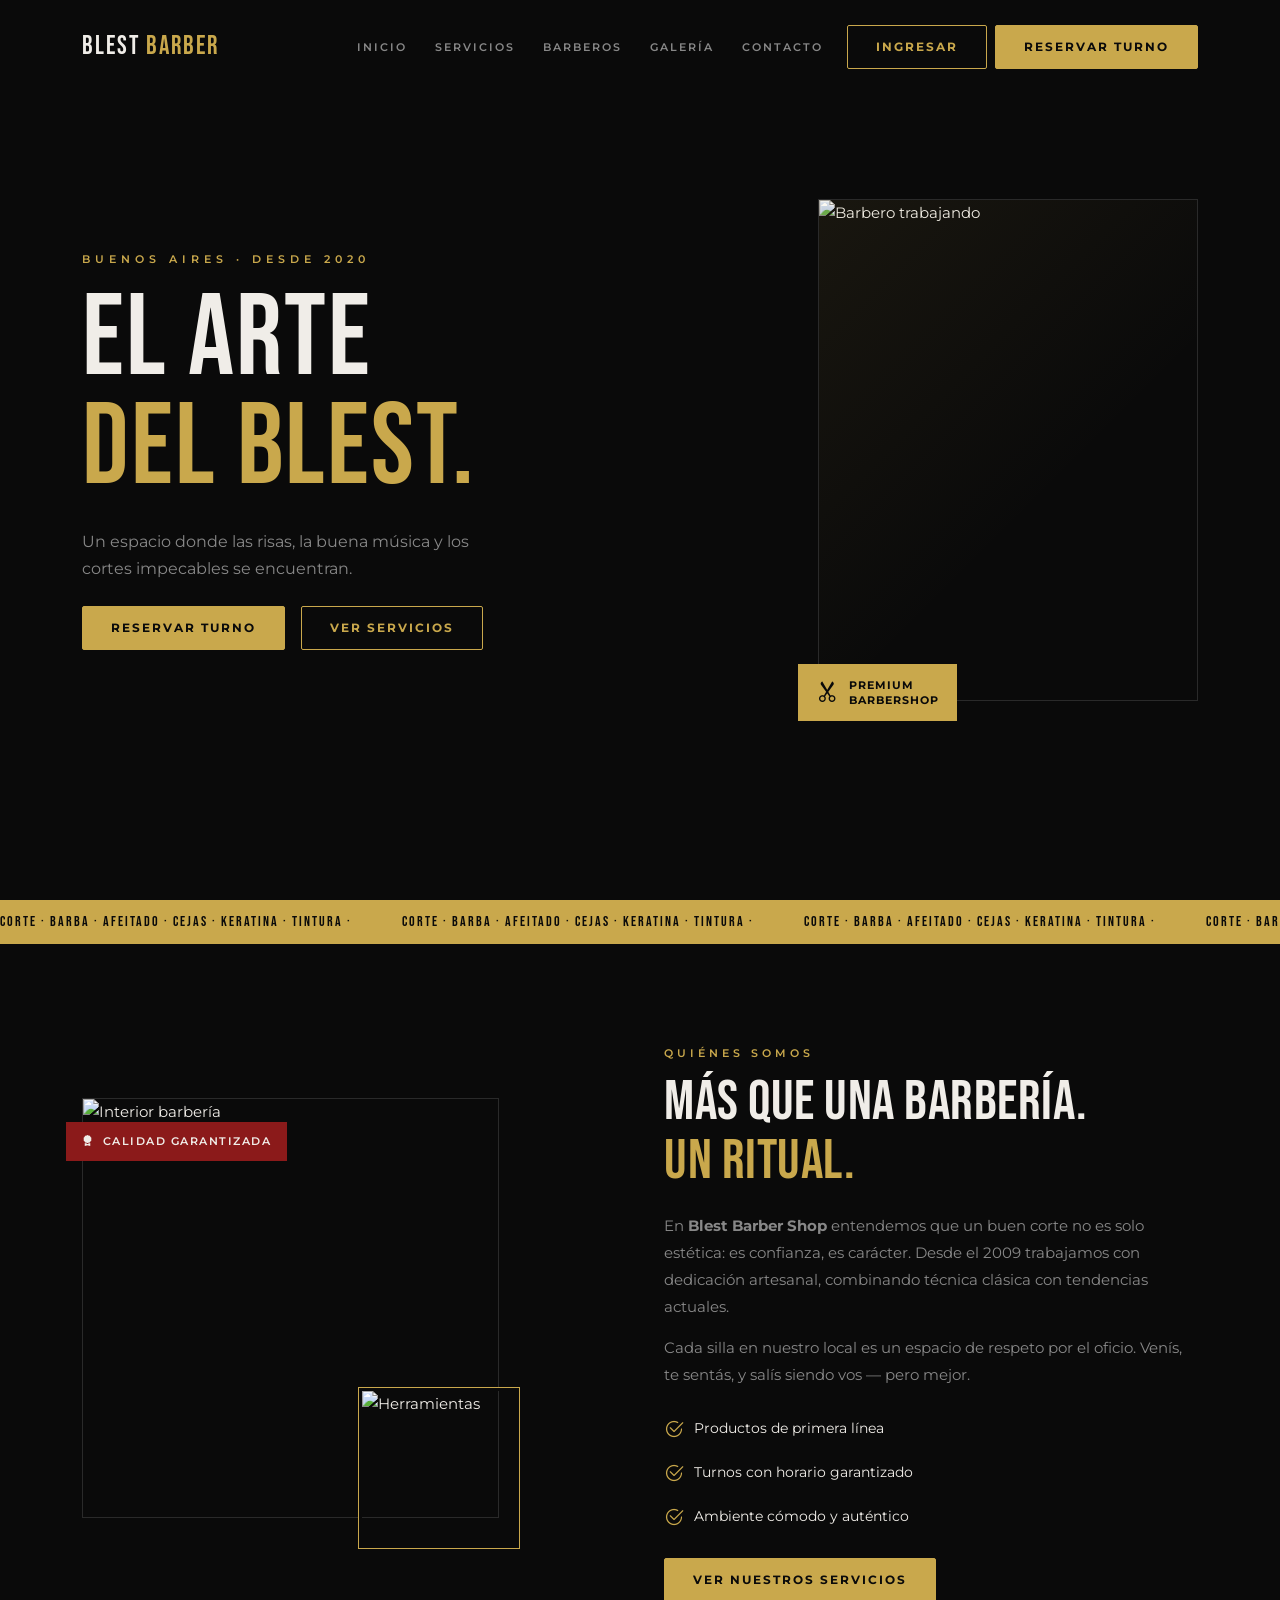
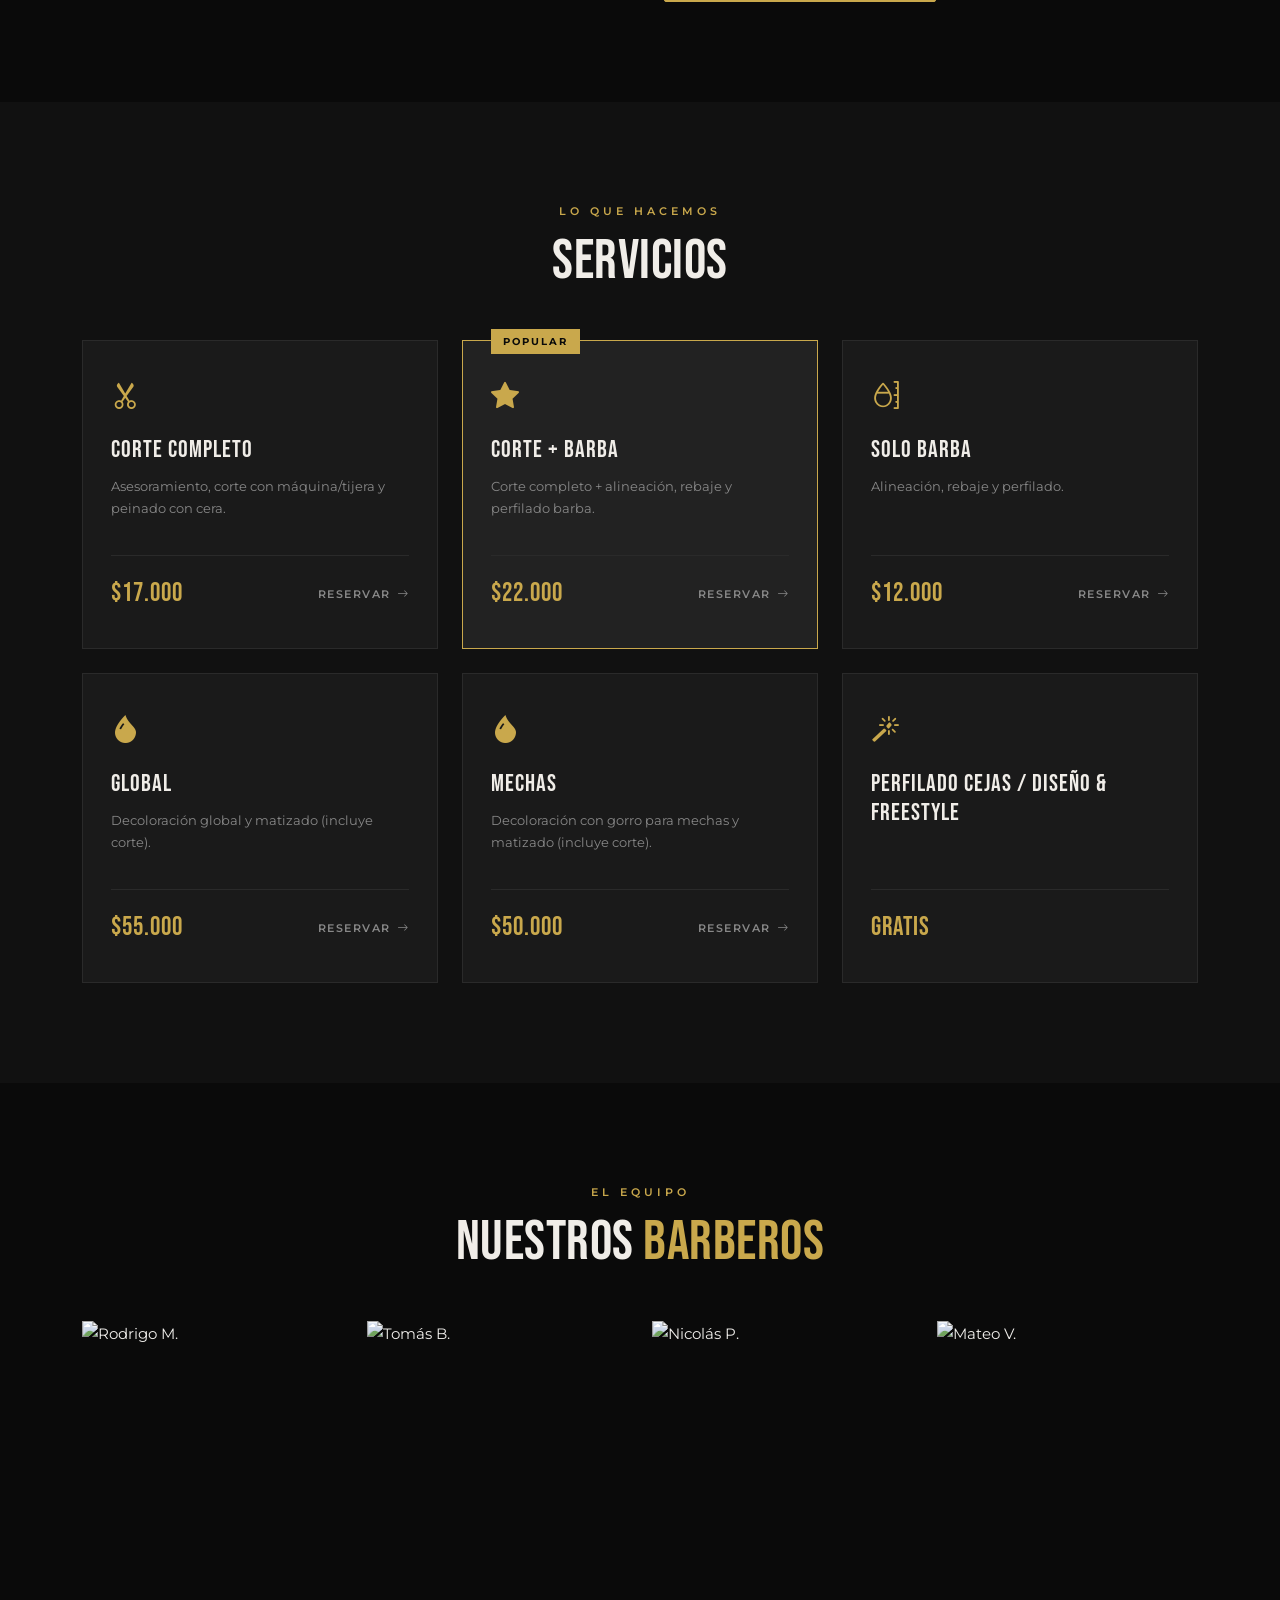
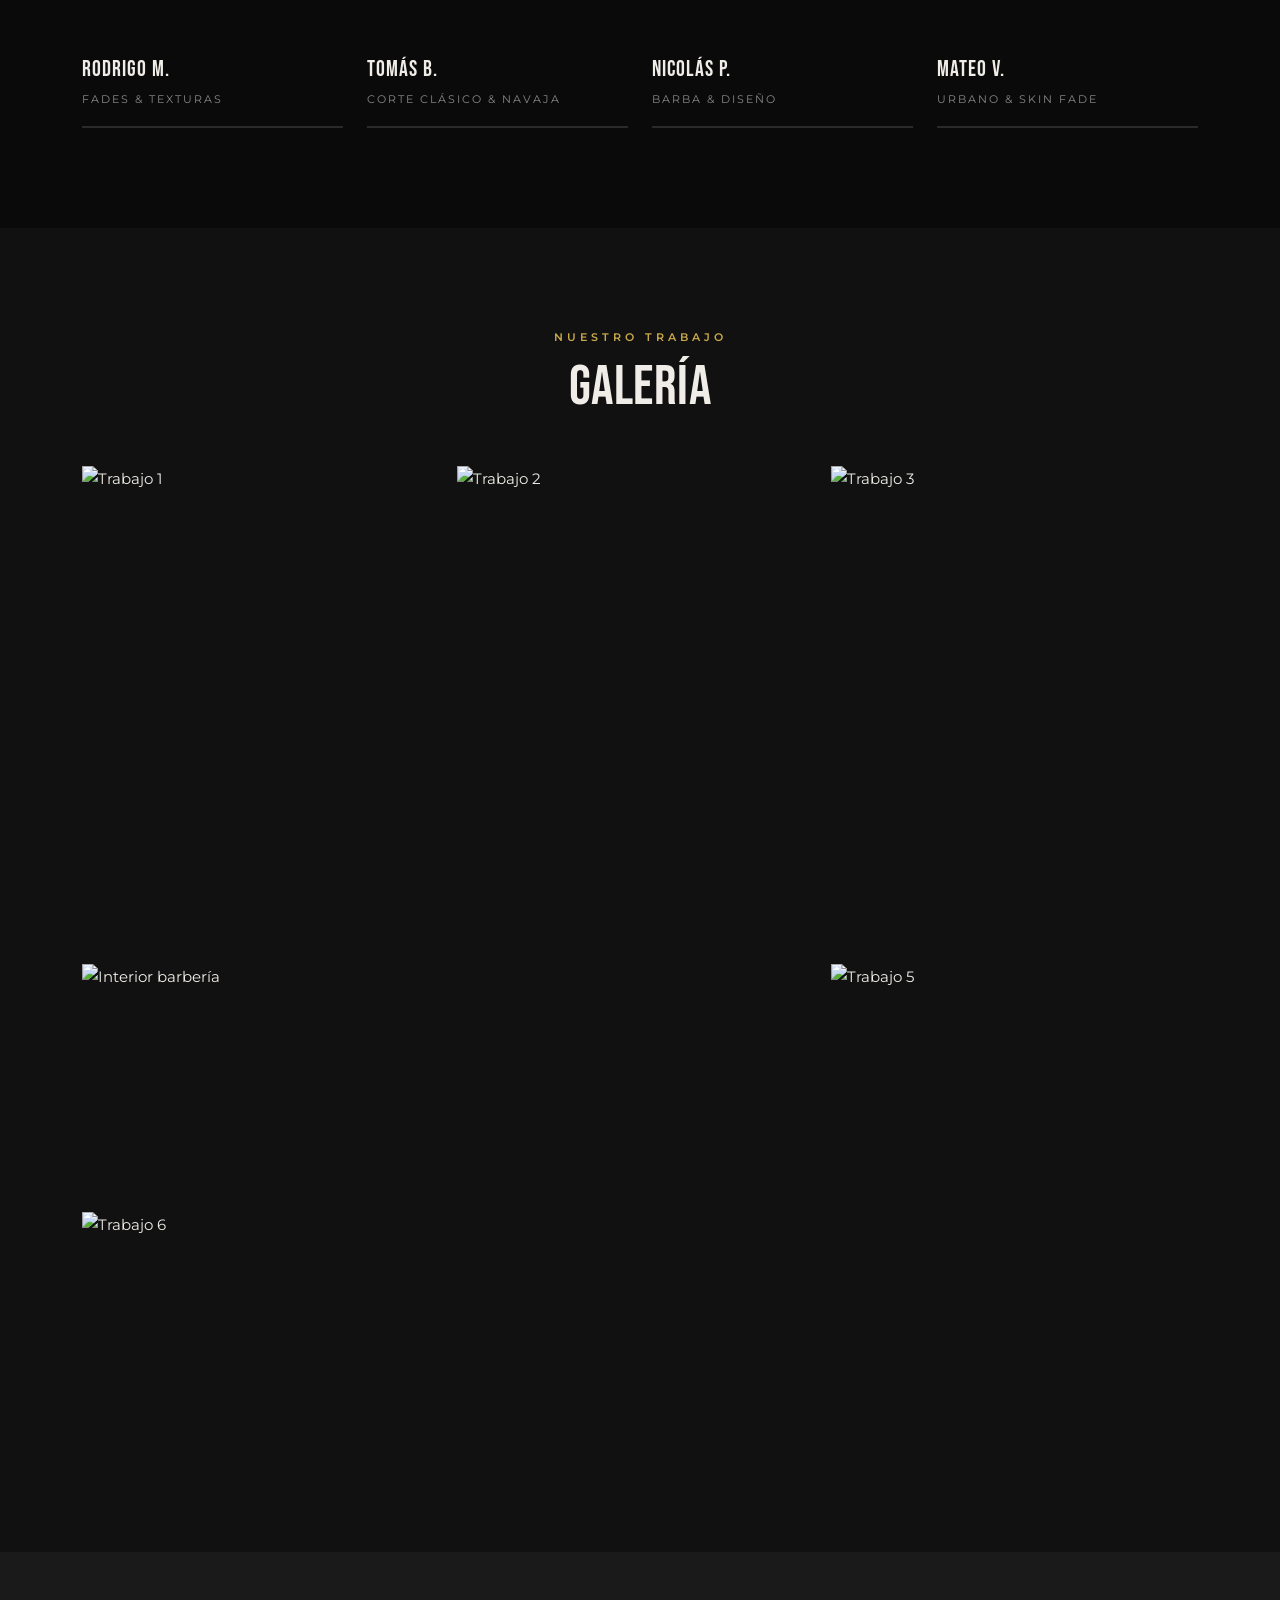
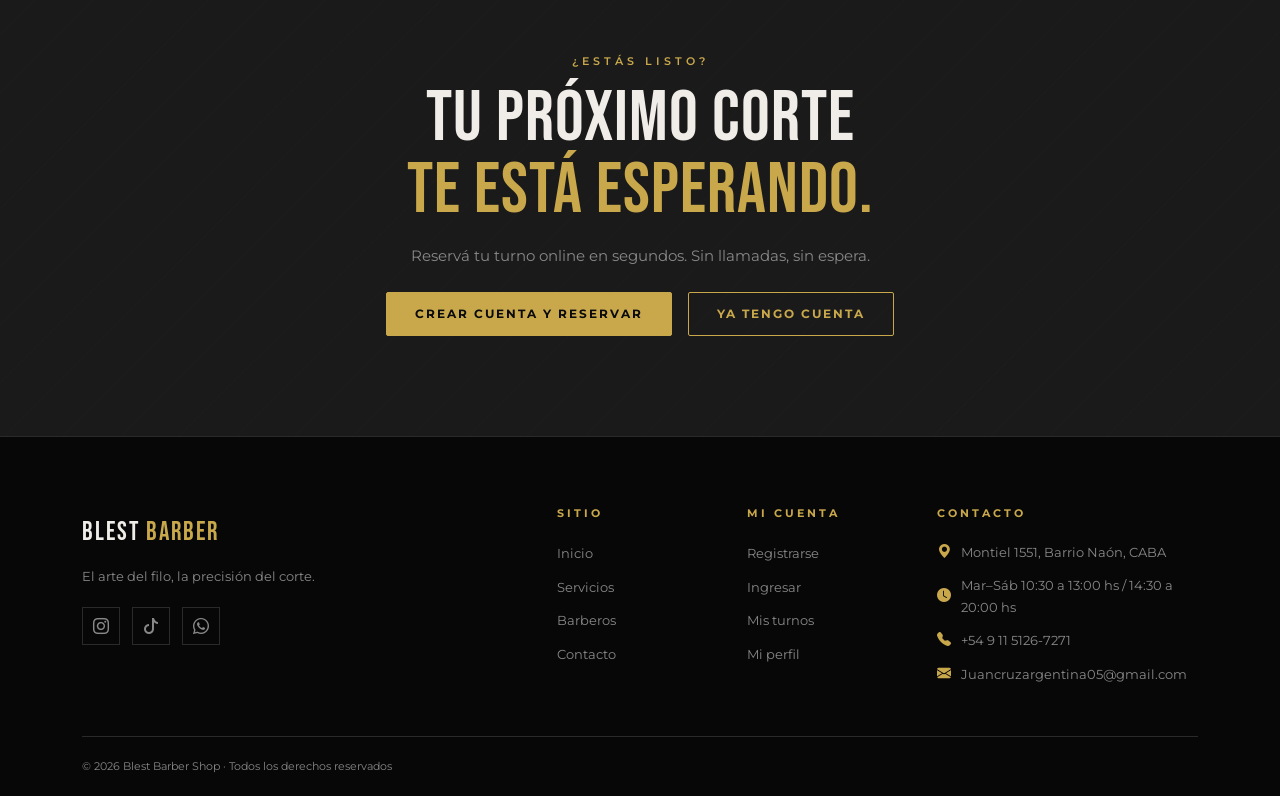
==== html/index.html @ 2e86967e "Primeros cambios arreglos 12/06" ====
<!DOCTYPE html>
<html lang="es">
<head>
  <meta charset="UTF-8">
  <meta name="viewport" content="width=device-width, initial-scale=1.0">
  <title>BLEST BARBER</title>
  <link href="https://cdn.jsdelivr.net/npm/bootstrap@5.3.3/dist/css/bootstrap.min.css" rel="stylesheet">
  <link href="https://fonts.googleapis.com/css2?family=Bebas+Neue&family=Montserrat:wght@300;400;500;600;700&display=swap" rel="stylesheet">
  <link rel="stylesheet" href="https://cdn.jsdelivr.net/npm/bootstrap-icons@1.11.3/font/bootstrap-icons.css">
  <link rel="stylesheet" href="../css/style.css">
</head>
<body>

  <!-- ======================== NAVBAR ======================== -->
  <nav class="navbar navbar-expand-lg navbar-dark fixed-top" id="mainNav">
    <div class="container">
      <a class="navbar-brand" href="index.html">
        <span class="brand-el"> BLEST </span><span class="brand-filo"> BARBER</span>
      </a>
      <button class="navbar-toggler border-0" type="button" data-bs-toggle="collapse" data-bs-target="#navbarMenu">
        <span class="navbar-toggler-icon"></span>
      </button>
      <div class="collapse navbar-collapse" id="navbarMenu">
        <ul class="navbar-nav ms-auto align-items-lg-center gap-lg-1">
          <li class="nav-item"><a class="nav-link" href="#inicio">Inicio</a></li>
          <li class="nav-item"><a class="nav-link" href="#servicios">Servicios</a></li>
          <li class="nav-item"><a class="nav-link" href="#barberos">Barberos</a></li>
          <li class="nav-item"><a class="nav-link" href="#galeria">Galería</a></li>
          <li class="nav-item"><a class="nav-link" href="contacto.html">Contacto</a></li>
          <li class="nav-item ms-lg-2">
            <a class="btn btn-outline-gold btn-sm" href="login.html">Ingresar</a>
          </li>
          <li class="nav-item ms-lg-1">
            <a class="btn btn-gold btn-sm" href="registro.html">Reservar turno</a>
          </li>
        </ul>
      </div>
    </div>
  </nav>

  <!-- ======================== HERO ======================== -->
  <section class="hero-section" id="inicio">
    <div class="hero-slash"></div>
    <div class="container h-100 position-relative">
      <div class="row h-100 align-items-center">
        <div class="col-lg-7">
          <p class="hero-eyebrow">Buenos Aires · Desde 2020</p>
          <h1 class="hero-title">
            EL ARTE<br>
            <span class="title-gold">DEL BLEST.</span>
          </h1>
          <p class="hero-subtitle">
            Un espacio donde las risas, la buena música y los cortes impecables se encuentran.
          </p>
          <div class="d-flex gap-3 flex-wrap mt-4">
            <a href="registro.html" class="btn btn-gold btn-lg">Reservar turno</a>
            <a href="#servicios" class="btn btn-outline-gold btn-lg">Ver servicios</a>
          </div>
        </div>
        <div class="col-lg-5 d-none d-lg-flex justify-content-end">
          <div class="hero-img-frame">
            <div class="hero-img-inner">
              <img src="https://images.unsplash.com/photo-1585747860715-2ba37e788b70?w=500&q=80" alt="Barbero trabajando" class="hero-photo">
            </div>
            <div class="hero-img-badge">
              <i class="bi bi-scissors"></i>
              <span>Premium<br>Barbershop</span>
            </div>
          </div>
        </div>
      </div>
    </div>
  </section>

  <!-- ======================== FRANJA ANUNCIO ======================== -->
  <div class="announcement-bar">
  <div class="announcement-track">

    <div class="announcement-content">
      <span>CORTE · BARBA · AFEITADO · CEJAS · KERATINA · TINTURA · </span>
      <span>CORTE · BARBA · AFEITADO · CEJAS · KERATINA · TINTURA · </span>
      <span>CORTE · BARBA · AFEITADO · CEJAS · KERATINA · TINTURA · </span>
      <span>CORTE · BARBA · AFEITADO · CEJAS · KERATINA · TINTURA · </span>
    </div>

    <!-- Duplicado -->
    <div class="announcement-content">
      <span>CORTE · BARBA · AFEITADO · CEJAS · KERATINA · TINTURA · </span>
      <span>CORTE · BARBA · AFEITADO · CEJAS · KERATINA · TINTURA · </span>
      <span>CORTE · BARBA · AFEITADO · CEJAS · KERATINA · TINTURA · </span>
      <span>CORTE · BARBA · AFEITADO · CEJAS · KERATINA · TINTURA · </span>
    </div>

  </div>
</div>

  <!-- ======================== SOBRE NOSOTROS ======================== -->
  <section class="about-section py-section" id="nosotros">
    <div class="container">
      <div class="row align-items-center g-5">
        <div class="col-lg-5">
          <div class="about-img-grid">
            <img src="https://images.unsplash.com/photo-1503951914875-452162b0f3f1?w=400&q=80" alt="Interior barbería" class="about-img-main">
            <img src="https://images.unsplash.com/photo-1621605815971-fbc98d665033?w=300&q=80" alt="Herramientas" class="about-img-side">
            <div class="about-img-tag">
              <i class="bi bi-award-fill"></i>
              <span>Calidad garantizada</span>
            </div>
          </div>
        </div>
        <div class="col-lg-6 offset-lg-1">
          <p class="section-eyebrow">Quiénes somos</p>
          <h2 class="section-title">Más que una barbería.<br><span class="text-gold">Un ritual.</span></h2>
          <p class="section-body">
            En <strong>Blest Barber Shop</strong> entendemos que un buen corte no es solo estética: es confianza, es carácter. Desde el 2009 trabajamos con dedicación artesanal, combinando técnica clásica con tendencias actuales.
          </p>
          <p class="section-body">
            Cada silla en nuestro local es un espacio de respeto por el oficio. Venís, te sentás, y salís siendo vos — pero mejor.
          </p>
          <div class="about-features mt-4">
            <div class="about-feature-item">
              <i class="bi bi-check2-circle text-gold fs-5"></i>
              <span>Productos de primera línea</span>
            </div>
            <div class="about-feature-item">
              <i class="bi bi-check2-circle text-gold fs-5"></i>
              <span>Turnos con horario garantizado</span>
            </div>
            <div class="about-feature-item">
              <i class="bi bi-check2-circle text-gold fs-5"></i>
              <span>Ambiente cómodo y auténtico</span>
            </div>
          </div>
          <a href="#servicios" class="btn btn-gold mt-4">Ver nuestros servicios</a>
        </div>
      </div>
    </div>
  </section>

  <!-- ======================== SERVICIOS ======================== -->
  <section class="services-section py-section" id="servicios">
    <div class="container">
      <div class="text-center mb-5">
        <p class="section-eyebrow">Lo que hacemos</p>
        <h2 class="section-title">Servicios</h2>
      </div>
      <div class="row g-4" justify-content-center>

        <div class="col-md-6 col-lg-4">
          <div class="service-card h-100">
            <div class="service-icon"><i class="bi bi-scissors"></i></div>
            <h3 class="service-title">Corte Completo</h3>
            <p class="service-desc">Asesoramiento, corte con máquina/tijera y peinado con cera.</p>
            <div class="service-footer">
              <span class="service-price">$17.000</span>
              <a href="registro.html" class="btn-service-link">Reservar <i class="bi bi-arrow-right"></i></a>
            </div>
          </div>
        </div>

        <div class="col-md-6 col-lg-4">
          <div class="service-card service-card--featured h-100">
            <div class="service-badge">Popular</div>
            <div class="service-icon"><i class="bi bi-star-fill"></i></div>
            <h3 class="service-title">Corte + Barba</h3>
            <p class="service-desc">Corte completo + alineación, rebaje y perfilado barba.</p>
            <div class="service-footer">
              <span class="service-price">$22.000</span>
              <a href="registro.html" class="btn-service-link">Reservar <i class="bi bi-arrow-right"></i></a>
            </div>
          </div>
        </div>

        <div class="col-md-6 col-lg-4">
          <div class="service-card h-100">
            <div class="service-icon"><i class="bi bi-moisture"></i></div>
            <h3 class="service-title">Solo barba</h3>
            <p class="service-desc">Alineación, rebaje y perfilado.</p>
            <div class="service-footer">
              <span class="service-price">$12.000</span>
              <a href="registro.html" class="btn-service-link">Reservar <i class="bi bi-arrow-right"></i></a>
            </div>
          </div>
        </div>

        <div class="col-md-6 col-lg-4">
          <div class="service-card h-100">
            <div class="service-icon"><i class="bi bi-droplet-fill"></i></div>
            <h3 class="service-title">Global</h3>
            <p class="service-desc">Decoloración global y matizado (incluye corte).</p>
            <div class="service-footer">
              <span class="service-price">$55.000</span>
              <a href="registro.html" class="btn-service-link">Reservar <i class="bi bi-arrow-right"></i></a>
            </div>
          </div>
        </div>

        <div class="col-md-6 col-lg-4">
          <div class="service-card h-100">
            <div class="service-icon"><i class="bi bi-droplet-fill"></i></div>
            <h3 class="service-title">Mechas</h3>
            <p class="service-desc">Decoloración con gorro para mechas y matizado (incluye corte).</p>
            <div class="service-footer">
              <span class="service-price">$50.000</span>
              <a href="registro.html" class="btn-service-link">Reservar <i class="bi bi-arrow-right"></i></a>
            </div>
          </div>
        </div>

        <div class="col-md-6 col-lg-4">
          <div class="service-card h-100">
            <div class="service-icon"><i class="bi bi-magic"></i></div>
            <h3 class="service-title">Perfilado cejas / Diseño & Freestyle</h3>
            <p class="service-desc"></p>
            <div class="service-footer">
              <span class="service-price">GRATIS</span>
            </div>
          </div>
        </div>

      </div>
    </div>
  </section>
  

  <!-- ======================== BARBEROS ======================== -->
  <section class="barbers-section py-section" id="barberos">
    <div class="container">
      <div class="text-center mb-5">
        <p class="section-eyebrow">El equipo</p>
        <h2 class="section-title">Nuestros <span class="text-gold">Barberos</span></h2>
      </div>
      <div class="row g-4 justify-content-center">

        <div class="col-sm-6 col-lg-3">
          <div class="barber-card">
            <div class="barber-img-wrap">
              <img src="https://images.unsplash.com/photo-1557862921-37829c790f19?w=300&q=80" alt="Rodrigo M." class="barber-img">
              <div class="barber-overlay">
                <a href="registro.html" class="btn btn-gold btn-sm">Reservar turno</a>
              </div>
            </div>
            <div class="barber-info">
              <h4 class="barber-name">Rodrigo M.</h4>
              <span class="barber-spec">Fades & Texturas</span>
            </div>
          </div>
        </div>

        <div class="col-sm-6 col-lg-3">
          <div class="barber-card">
            <div class="barber-img-wrap">
              <img src="https://images.unsplash.com/photo-1605462863863-10d9e47e15ee?w=300&q=80" alt="Tomás B." class="barber-img">
              <div class="barber-overlay">
                <a href="registro.html" class="btn btn-gold btn-sm">Reservar turno</a>
              </div>
            </div>
            <div class="barber-info">
              <h4 class="barber-name">Tomás B.</h4>
              <span class="barber-spec">Corte Clásico & Navaja</span>
            </div>
          </div>
        </div>

        <div class="col-sm-6 col-lg-3">
          <div class="barber-card">
            <div class="barber-img-wrap">
              <img src="https://images.unsplash.com/photo-1622286342621-4bd786c2447c?w=300&q=80" alt="Nicolás P." class="barber-img">
              <div class="barber-overlay">
                <a href="registro.html" class="btn btn-gold btn-sm">Reservar turno</a>
              </div>
            </div>
            <div class="barber-info">
              <h4 class="barber-name">Nicolás P.</h4>
              <span class="barber-spec">Barba & Diseño</span>
            </div>
          </div>
        </div>

        <div class="col-sm-6 col-lg-3">
          <div class="barber-card">
            <div class="barber-img-wrap">
              <img src="https://images.unsplash.com/photo-1534308143481-c55f00be8bd7?w=300&q=80" alt="Mateo V." class="barber-img">
              <div class="barber-overlay">
                <a href="registro.html" class="btn btn-gold btn-sm">Reservar turno</a>
              </div>
            </div>
            <div class="barber-info">
              <h4 class="barber-name">Mateo V.</h4>
              <span class="barber-spec">Urbano & Skin Fade</span>
            </div>
          </div>
        </div>

      </div>
    </div>
  </section>

  <!-- ======================== GALERÍA ======================== -->
  <section class="gallery-section py-section" id="galeria">
    <div class="container">
      <div class="text-center mb-5">
        <p class="section-eyebrow">Nuestro trabajo</p>
        <h2 class="section-title">Galería</h2>
      </div>
      <div class="gallery-grid">
        <div class="gallery-item gallery-item--tall">
          <img src="https://images.unsplash.com/photo-1599351431202-1e0f0137899a?w=400&q=80" alt="Trabajo 1">
          <div class="gallery-hover"><i class="bi bi-zoom-in"></i></div>
        </div>
        <div class="gallery-item">
          <img src="https://images.unsplash.com/photo-1580618672591-eb180b1a973f?w=400&q=80" alt="Trabajo 2">
          <div class="gallery-hover"><i class="bi bi-zoom-in"></i></div>
        </div>
        <div class="gallery-item">
          <img src="https://images.unsplash.com/photo-1593702288056-7cc9a7a5a261?w=400&q=80" alt="Trabajo 3">
          <div class="gallery-hover"><i class="bi bi-zoom-in"></i></div>
        </div>
        <div class="gallery-item gallery-item--wide">
          <img src="https://images.unsplash.com/photo-1517832207067-4db24a2ae47c?w=600&q=80" alt="Interior barbería">
          <div class="gallery-hover"><i class="bi bi-zoom-in"></i></div>
        </div>
        <div class="gallery-item">
          <img src="https://images.unsplash.com/photo-1560869713-7d0a29430803?w=400&q=80" alt="Trabajo 5">
          <div class="gallery-hover"><i class="bi bi-zoom-in"></i></div>
        </div>
        <div class="gallery-item">
          <img src="https://images.unsplash.com/photo-1588951833685-4d98c34e3aa0?w=400&q=80" alt="Trabajo 6">
          <div class="gallery-hover"><i class="bi bi-zoom-in"></i></div>
        </div>
      </div>
    </div>
  </section>

  <!-- ======================== CTA ======================== -->
  <section class="cta-section">
    <div class="cta-bg"></div>
    <div class="container position-relative">
      <div class="row justify-content-center text-center">
        <div class="col-lg-7">
          <p class="section-eyebrow">¿Estás listo?</p>
          <h2 class="cta-title">Tu próximo corte<br><span class="text-gold">te está esperando.</span></h2>
          <p class="cta-body">Reservá tu turno online en segundos. Sin llamadas, sin espera.</p>
          <div class="d-flex justify-content-center gap-3 flex-wrap mt-4">
            <a href="registro.html" class="btn btn-gold btn-lg">Crear cuenta y reservar</a>
            <a href="login.html" class="btn btn-outline-gold btn-lg">Ya tengo cuenta</a>
          </div>
        </div>
      </div>
    </div>
  </section>

  <!-- ======================== FOOTER ======================== -->
  <footer class="site-footer">
    <div class="container">
      <div class="row g-4">
        <div class="col-lg-4">
          <div class="footer-brand">
            <span class="brand-el">BLEST</span><span class="brand-filo"> BARBER</span>
          </div>
          <p class="footer-tagline">El arte del filo, la precisión del corte.</p>
          <div class="footer-social">
            <a href="https://www.instagram.com/blestbarbershop/" target="_blank" aria-label="Instagram"><i class="bi bi-instagram"></i></a>
            <a href="https://www.tiktok.com/@blestbarbershop00" target="_blank" aria-label="TikTok"><i class="bi bi-tiktok"></i></a>
            <a href="https://api.whatsapp.com/send/?phone=5491151267271&text&type=phone_number&app_absent=0" target="_blank" aria-label="WhatsApp"><i class="bi bi-whatsapp"></i></a>
          </div>
        </div>
        <div class="col-sm-6 col-lg-2 offset-lg-1">
          <h5 class="footer-heading">Sitio</h5>
          <ul class="footer-links">
            <li><a href="index.html">Inicio</a></li>
            <li><a href="#servicios">Servicios</a></li>
            <li><a href="#barberos">Barberos</a></li>
            <li><a href="contacto.html">Contacto</a></li>
          </ul>
        </div>
        <div class="col-sm-6 col-lg-2">
          <h5 class="footer-heading">Mi cuenta</h5>
          <ul class="footer-links">
            <li><a href="registro.html">Registrarse</a></li>
            <li><a href="login.html">Ingresar</a></li>
            <li><a href="cliente/turnos.php">Mis turnos</a></li>
            <li><a href="cliente/perfil.php">Mi perfil</a></li>
          </ul>
        </div>
        <div class="col-lg-3">
          <h5 class="footer-heading">Contacto</h5>
          <ul class="footer-contact-list">
            <li><i class="bi bi-geo-alt-fill"></i> <a href="https://maps.google.com/?q=Montiel+1551,+Barrio+Naón,+CABA" target="_blank">Montiel 1551, Barrio Naón, CABA</a></li>
            <li><i class="bi bi-clock-fill"></i> Mar–Sáb 10:30 a 13:00 hs / 14:30 a 20:00 hs</li>
            <li><i class="bi bi-telephone-fill"></i> +54 9 11 5126-7271</li>
            <li><i class="bi bi-envelope-fill"></i> Juancruzargentina05@gmail.com</li>
          </ul>
        </div>
      </div>
      <div class="footer-bottom">
        <p>© 2026 Blest Barber Shop · Todos los derechos reservados</p>
      </div>
    </div>
  </footer>

  <script src="https://cdn.jsdelivr.net/npm/bootstrap@5.3.3/dist/js/bootstrap.bundle.min.js"></script>
  <script src="../js/main.js"></script>
</body>
</html>
---- css/style.css ----
/* ============================================================
   EL FILO — BARBERÍA | Estilos principales
   Paleta: Negro #0A0A0A · Dorado #C9A84C · Rojo #8B1A1A
   Tipografía: Bebas Neue (display) · Montserrat (cuerpo)
   ============================================================ */

/* ---- VARIABLES ---- */
:root {
  --gold:      #C9A84C;
  --gold-dark: #A8882E;
  --gold-muted:#C9A84C33;
  --red:       #8B1A1A;
  --bg:        #0A0A0A;
  --bg2:       #111111;
  --bg3:       #1A1A1A;
  --bg4:       #222222;
  --cream:     #F0EDE8;
  --muted:     #888888;
  --border:    #2A2A2A;
  --font-display: 'Bebas Neue', sans-serif;
  --font-body:    'Montserrat', sans-serif;
  --transition:   0.3s ease;
}

/* ---- RESET / BASE ---- */
*, *::before, *::after { box-sizing: border-box; }

html { scroll-behavior: smooth; }

body {
  font-family: var(--font-body);
  background-color: var(--bg);
  color: var(--cream);
  font-size: 15px;
  line-height: 1.7;
  overflow-x: hidden;
}

img { max-width: 100%; }

/* ---- UTILIDADES ---- */
.text-gold { color: var(--gold); }
.py-section { padding: 100px 0; }
.section-eyebrow {
  font-family: var(--font-body);
  font-size: 11px;
  font-weight: 600;
  letter-spacing: 4px;
  text-transform: uppercase;
  color: var(--gold);
  margin-bottom: 12px;
}
.section-title {
  font-family: var(--font-display);
  font-size: clamp(36px, 5vw, 56px);
  line-height: 1.05;
  color: var(--cream);
  margin-bottom: 20px;
  letter-spacing: 0.5px;
}
.section-body {
  color: var(--muted);
  font-size: 15px;
  line-height: 1.8;
  margin-bottom: 14px;
}

/* ---- BOTONES ---- */
.btn-gold {
  background-color: var(--gold);
  color: #0A0A0A;
  border: 1px solid var(--gold);
  font-family: var(--font-body);
  font-weight: 700;
  font-size: 12px;
  letter-spacing: 2px;
  text-transform: uppercase;
  padding: 12px 28px;
  border-radius: 2px;
  transition: var(--transition);
}
.btn-gold:hover, .btn-gold:focus {
  background-color: var(--gold-dark);
  border-color: var(--gold-dark);
  color: #0A0A0A;
  transform: translateY(-1px);
  box-shadow: 0 8px 24px rgba(201,168,76,0.3);
}
.btn-outline-gold {
  background-color: transparent;
  color: var(--gold);
  border: 1px solid var(--gold);
  font-family: var(--font-body);
  font-weight: 700;
  font-size: 12px;
  letter-spacing: 2px;
  text-transform: uppercase;
  padding: 12px 28px;
  border-radius: 2px;
  transition: var(--transition);
}
.btn-outline-gold:hover, .btn-outline-gold:focus {
  background-color: var(--gold);
  color: #0A0A0A;
  transform: translateY(-1px);
}

/* ---- NAVBAR ---- */
#mainNav {
  background-color: transparent;
  padding: 20px 0;
  transition: background-color 0.4s ease, padding 0.4s ease, box-shadow 0.4s ease;
  border-bottom: 1px solid transparent;
  z-index: 1000;
}
#mainNav.scrolled {
  background-color: rgba(10,10,10,0.97);
  padding: 12px 0;
  border-bottom-color: var(--border);
  box-shadow: 0 4px 32px rgba(0,0,0,0.5);
}
.brand-el {
  font-family: var(--font-display);
  font-size: 26px;
  color: var(--cream);
  letter-spacing: 2px;
}
.brand-filo {
  font-family: var(--font-display);
  font-size: 26px;
  color: var(--gold);
  letter-spacing: 2px;
}
.nav-link {
  font-size: 11px;
  font-weight: 600;
  letter-spacing: 2px;
  text-transform: uppercase;
  color: var(--muted) !important;
  padding: 8px 12px !important;
  transition: color var(--transition);
}
.nav-link:hover { color: var(--cream) !important; }

/* ---- HERO ---- */
.hero-section {
  position: relative;
  min-height: 100vh;
  background-color: var(--bg);
  overflow: hidden;
  display: flex;
  align-items: center;
}

/* La "navaja": diagonal roja que firma el hero */
.hero-slash {
  position: absolute;
  top: -10%;
  right: -5%;
  width: 3px;
  height: 130%;
  background: var(--red);
  transform: rotate(-12deg);
  transform-origin: top right;
  opacity: 0.6;
  pointer-events: none;
}
.hero-slash::after {
  content: '';
  position: absolute;
  top: 0;
  left: -40px;
  width: 1px;
  height: 100%;
  background: var(--gold);
  opacity: 0.15;
}

.hero-eyebrow {
  font-size: 11px;
  font-weight: 600;
  letter-spacing: 5px;
  text-transform: uppercase;
  color: var(--gold);
  margin-bottom: 16px;
}
.hero-title {
  font-family: var(--font-display);
  font-size: clamp(64px, 9vw, 120px);
  line-height: 0.95;
  color: var(--cream);
  letter-spacing: 2px;
  margin-bottom: 24px;
}
.title-gold { color: var(--gold); }

.hero-subtitle {
  font-size: 16px;
  color: var(--muted);
  line-height: 1.7;
  max-width: 420px;
}

/* Estadísticas hero */
.hero-stats { align-items: center; }
.stat-num {
  display: block;
  font-family: var(--font-display);
  font-size: 38px;
  color: var(--gold);
  line-height: 1;
}
.stat-label {
  display: block;
  font-size: 10px;
  letter-spacing: 2px;
  text-transform: uppercase;
  color: var(--muted);
  margin-top: 4px;
}
.stat-divider {
  width: 1px;
  height: 40px;
  background-color: var(--border);
}

/* Frame de imagen hero */
.hero-img-frame {
  position: relative;
  width: 380px;
}
.hero-img-inner {
  border: 1px solid var(--border);
  overflow: hidden;
  position: relative;
}
.hero-img-inner::before {
  content: '';
  position: absolute;
  inset: 0;
  background: linear-gradient(135deg, rgba(201,168,76,0.08) 0%, transparent 60%);
  z-index: 1;
  pointer-events: none;
}
.hero-photo {
  width: 100%;
  height: 500px;
  object-fit: cover;
  display: block;
  filter: grayscale(20%);
  transition: filter 0.5s ease;
}
.hero-img-frame:hover .hero-photo { filter: grayscale(0%); }
.hero-img-badge {
  position: absolute;
  bottom: -20px;
  left: -20px;
  background-color: var(--gold);
  color: #0A0A0A;
  padding: 14px 18px;
  display: flex;
  align-items: center;
  gap: 10px;
  font-size: 11px;
  font-weight: 700;
  letter-spacing: 1px;
  text-transform: uppercase;
  line-height: 1.3;
  z-index: 2;
}
.hero-img-badge i { font-size: 22px; }

/* Scroll hint */
.hero-scroll-hint {
  position: absolute;
  bottom: 40px;
  left: 50%;
  transform: translateX(-50%);
  display: flex;
  flex-direction: column;
  align-items: center;
  gap: 8px;
}
.hero-scroll-hint span {
  font-size: 10px;
  letter-spacing: 3px;
  text-transform: uppercase;
  color: var(--muted);
}
.scroll-line {
  width: 1px;
  height: 50px;
  background: linear-gradient(to bottom, var(--gold), transparent);
  animation: scrollDrop 1.8s ease-in-out infinite;
}
@keyframes scrollDrop {
  0%, 100% { opacity: 0; transform: scaleY(0); transform-origin: top; }
  50% { opacity: 1; transform: scaleY(1); transform-origin: top; }
}

/* ---- ANNOUNCEMENT BAR ---- */
.announcement-bar {
  background-color: var(--gold);
  overflow: hidden;
  padding: 10px 0;
  width: 100%;
  position: relative;
}

.announcement-track {
  display: flex;
  width: max-content;
  animation: ticker 50s linear infinite;
}

.announcement-content {
  display: flex;
  white-space: nowrap;
  flex-shrink: 0;
}

.announcement-content span {
  font-family: var(--font-display);
  font-size: 14px;
  letter-spacing: 2px;
  color: #0A0A0A;
  white-space: nowrap;
  padding-right: 50px;
}

@keyframes ticker {
  from {
    transform: translateX(0);
  }

  to {
    transform: translateX(-50%);
  }
}

/* ---- ABOUT ---- */
.about-section { background-color: var(--bg); }

.about-img-grid {
  position: relative;
  padding-bottom: 30px;
  padding-right: 20px;
}
.about-img-main {
  width: 100%;
  height: 420px;
  object-fit: cover;
  display: block;
  border: 1px solid var(--border);
}
.about-img-side {
  position: absolute;
  bottom: 0;
  right: 0;
  width: 160px;
  height: 160px;
  object-fit: cover;
  border: 3px solid var(--bg);
  outline: 1px solid var(--gold);
}
.about-img-tag {
  position: absolute;
  top: 24px;
  left: -16px;
  background-color: var(--red);
  color: var(--cream);
  padding: 10px 16px;
  font-size: 11px;
  font-weight: 600;
  letter-spacing: 1.5px;
  text-transform: uppercase;
  display: flex;
  align-items: center;
  gap: 8px;
}

.about-features { display: flex; flex-direction: column; gap: 10px; }
.about-feature-item {
  display: flex;
  align-items: center;
  gap: 10px;
  color: var(--cream);
  font-size: 14px;
}

/* ---- SERVICIOS ---- */
.services-section { background-color: var(--bg2); }

.service-card {
  background-color: var(--bg3);
  border: 1px solid var(--border);
  padding: 32px 28px;
  transition: var(--transition);
  cursor: pointer;
  display: flex;
  flex-direction: column;
}
.service-card:hover {
  border-color: var(--gold);
  transform: translateY(-4px);
  box-shadow: 0 12px 40px rgba(201,168,76,0.12);
}
.service-card--featured {
  background-color: var(--bg4);
  border-color: var(--gold);
  position: relative;
}
.service-badge {
  position: absolute;
  top: -12px;
  left: 28px;
  background-color: var(--gold);
  color: #0A0A0A;
  font-size: 10px;
  font-weight: 700;
  letter-spacing: 2px;
  text-transform: uppercase;
  padding: 4px 12px;
}
.service-icon {
  font-size: 28px;
  color: var(--gold);
  margin-bottom: 16px;
}
.service-title {
  font-family: var(--font-display);
  font-size: 24px;
  color: var(--cream);
  letter-spacing: 1px;
  margin-bottom: 10px;
}
.service-desc {
  color: var(--muted);
  font-size: 13px;
  line-height: 1.7;
  flex: 1;
}
.service-footer {
  display: flex;
  align-items: center;
  justify-content: space-between;
  margin-top: 20px;
  padding-top: 16px;
  border-top: 1px solid var(--border);
}

.footer-contact-list a {
  color: var(--muted);
  text-decoration: none;
  transition: var(--transition);
}

.footer-contact-list a:hover {
  color: var(--gold);
}

.service-price {
  font-family: var(--font-display);
  font-size: 26px;
  color: var(--gold);
  letter-spacing: 1px;
}
.btn-service-link {
  font-size: 11px;
  font-weight: 600;
  letter-spacing: 1.5px;
  text-transform: uppercase;
  color: var(--muted);
  text-decoration: none;
  transition: color var(--transition);
  display: flex;
  align-items: center;
  gap: 6px;
}
.btn-service-link:hover { color: var(--gold); }

/* ---- BARBEROS ---- */
.barbers-section { background-color: var(--bg); }

.barber-card { cursor: pointer; }
.barber-img-wrap {
  position: relative;
  overflow: hidden;
}
.barber-img {
  width: 100%;
  height: 320px;
  object-fit: cover;
  object-position: top;
  display: block;
  transition: transform 0.5s ease;
  filter: grayscale(40%);
}
.barber-card:hover .barber-img {
  transform: scale(1.05);
  filter: grayscale(0%);
}
.barber-overlay {
  position: absolute;
  inset: 0;
  background: rgba(10,10,10,0.6);
  display: flex;
  align-items: flex-end;
  justify-content: center;
  padding-bottom: 24px;
  opacity: 0;
  transition: opacity var(--transition);
}
.barber-card:hover .barber-overlay { opacity: 1; }
.barber-info {
  padding: 16px 0;
  border-bottom: 2px solid var(--border);
}
.barber-card:hover .barber-info { border-bottom-color: var(--gold); }
.barber-name {
  font-family: var(--font-display);
  font-size: 22px;
  color: var(--cream);
  margin-bottom: 2px;
  letter-spacing: 1px;
  transition: color var(--transition);
}
.barber-card:hover .barber-name { color: var(--gold); }
.barber-spec {
  font-size: 11px;
  letter-spacing: 2px;
  text-transform: uppercase;
  color: var(--muted);
}

/* ---- GALERÍA ---- */
.gallery-section { background-color: var(--bg2); }

.gallery-grid {
  display: grid;
  grid-template-columns: repeat(3, 1fr);
  grid-template-rows: auto;
  gap: 8px;
}
.gallery-item {
  position: relative;
  overflow: hidden;
  cursor: pointer;
}
.gallery-item img {
  width: 100%;
  height: 240px;
  object-fit: cover;
  display: block;
  transition: transform 0.6s ease;
}
.gallery-item--tall img { height: 490px; }
.gallery-item--wide { grid-column: span 2; }
.gallery-item--wide img { height: 240px; }
.gallery-item:hover img { transform: scale(1.06); }
.gallery-hover {
  position: absolute;
  inset: 0;
  background: rgba(201,168,76,0.12);
  display: flex;
  align-items: center;
  justify-content: center;
  opacity: 0;
  transition: opacity var(--transition);
  font-size: 28px;
  color: var(--gold);
}
.gallery-item:hover .gallery-hover { opacity: 1; }

/* ---- CTA ---- */
.cta-section {
  position: relative;
  padding: 100px 0;
  background-color: var(--bg3);
  overflow: hidden;
}
.cta-bg {
  position: absolute;
  inset: 0;
  background-image: repeating-linear-gradient(
    -45deg,
    transparent,
    transparent 40px,
    rgba(201,168,76,0.02) 40px,
    rgba(201,168,76,0.02) 41px
  );
}
.cta-title {
  font-family: var(--font-display);
  font-size: clamp(40px, 6vw, 72px);
  line-height: 1;
  color: var(--cream);
  letter-spacing: 1px;
  margin-bottom: 16px;
}
.cta-body {
  font-size: 15px;
  color: var(--muted);
}

/* ---- FOOTER ---- */
.site-footer {
  background-color: #070707;
  padding: 70px 0 0;
  border-top: 1px solid var(--border);
}
.footer-brand {
  font-size: 28px;
  margin-bottom: 10px;
}
.footer-tagline {
  font-size: 13px;
  color: var(--muted);
  margin-bottom: 20px;
}
.footer-social { display: flex; gap: 12px; }
.footer-social a {
  width: 38px;
  height: 38px;
  border: 1px solid var(--border);
  display: flex;
  align-items: center;
  justify-content: center;
  color: var(--muted);
  font-size: 16px;
  text-decoration: none;
  transition: var(--transition);
}
.footer-social a:hover {
  border-color: var(--gold);
  color: var(--gold);
}
.footer-heading {
  font-size: 11px;
  font-weight: 700;
  letter-spacing: 3px;
  text-transform: uppercase;
  color: var(--gold);
  margin-bottom: 20px;
}
.footer-links {
  list-style: none;
  padding: 0;
  margin: 0;
}
.footer-links li { margin-bottom: 8px; }
.footer-links a {
  font-size: 13px;
  color: var(--muted);
  text-decoration: none;
  transition: color var(--transition);
}
.footer-links a:hover { color: var(--cream); }

.footer-contact-list {
  list-style: none;
  padding: 0;
  margin: 0;
  display: flex;
  flex-direction: column;
  gap: 10px;
}
.footer-contact-list li {
  font-size: 13px;
  color: var(--muted);
  display: flex;
  align-items: center;
  gap: 10px;
}
.footer-contact-list i { color: var(--gold); font-size: 14px; }

.footer-bottom {
  border-top: 1px solid var(--border);
  margin-top: 50px;
  padding: 20px 0;
  display: flex;
  justify-content: space-between;
  align-items: center;
  flex-wrap: wrap;
  gap: 8px;
}
.footer-bottom p {
  font-size: 11px;
  color: var(--muted);
  margin: 0;
}

/* ---- PÁGINAS INTERNAS — AUTH ---- */
.auth-page {
  min-height: 100vh;
  background-color: var(--bg);
  display: flex;
  align-items: center;
  padding: 100px 0 60px;
}
.auth-card {
  background-color: var(--bg3);
  border: 1px solid var(--border);
  padding: 48px 40px;
  max-width: 480px;
  margin: 0 auto;
}
.auth-title {
  font-family: var(--font-display);
  font-size: 38px;
  color: var(--cream);
  letter-spacing: 1px;
  margin-bottom: 6px;
}
.auth-subtitle {
  font-size: 13px;
  color: var(--muted);
  margin-bottom: 32px;
}

/* Form controls dark */
.form-label {
  font-size: 11px;
  font-weight: 600;
  letter-spacing: 2px;
  text-transform: uppercase;
  color: var(--muted);
  margin-bottom: 6px;
}
.form-control, .form-select {
  background-color: var(--bg4) !important;
  border: 1px solid var(--border) !important;
  color: var(--cream) !important;
  border-radius: 2px !important;
  padding: 10px 14px !important;
  font-size: 14px !important;
  font-family: var(--font-body) !important;
  transition: border-color var(--transition) !important;
}
.form-control:focus, .form-select:focus {
  border-color: var(--gold) !important;
  box-shadow: 0 0 0 3px rgba(201,168,76,0.12) !important;
  outline: none !important;
}
.form-control::placeholder { color: #555 !important; }

/* ---- RESPONSIVE ---- */
@media (max-width: 991px) {
  .hero-title { font-size: 72px; }
  .about-img-side { display: none; }
  .gallery-grid {
    grid-template-columns: repeat(2, 1fr);
  }
  .gallery-item--tall { grid-row: span 1; }
  .gallery-item--tall img { height: 260px; }
  .gallery-item--wide { grid-column: span 1; }
}
@media (max-width: 575px) {
  .py-section { padding: 64px 0; }
  .hero-title { font-size: 56px; }
  .gallery-grid { grid-template-columns: 1fr 1fr; }
  .footer-bottom { flex-direction: column; text-align: center; }
  .auth-card { padding: 32px 20px; }
}

/* ---- CONTACTO: LINKS DE DIRECCIÓN ---- */
.contact-address a {
  color: var(--muted);
  text-decoration: none;
  transition: var(--transition);
}

.contact-address a:hover {
  color: var(--gold);
}
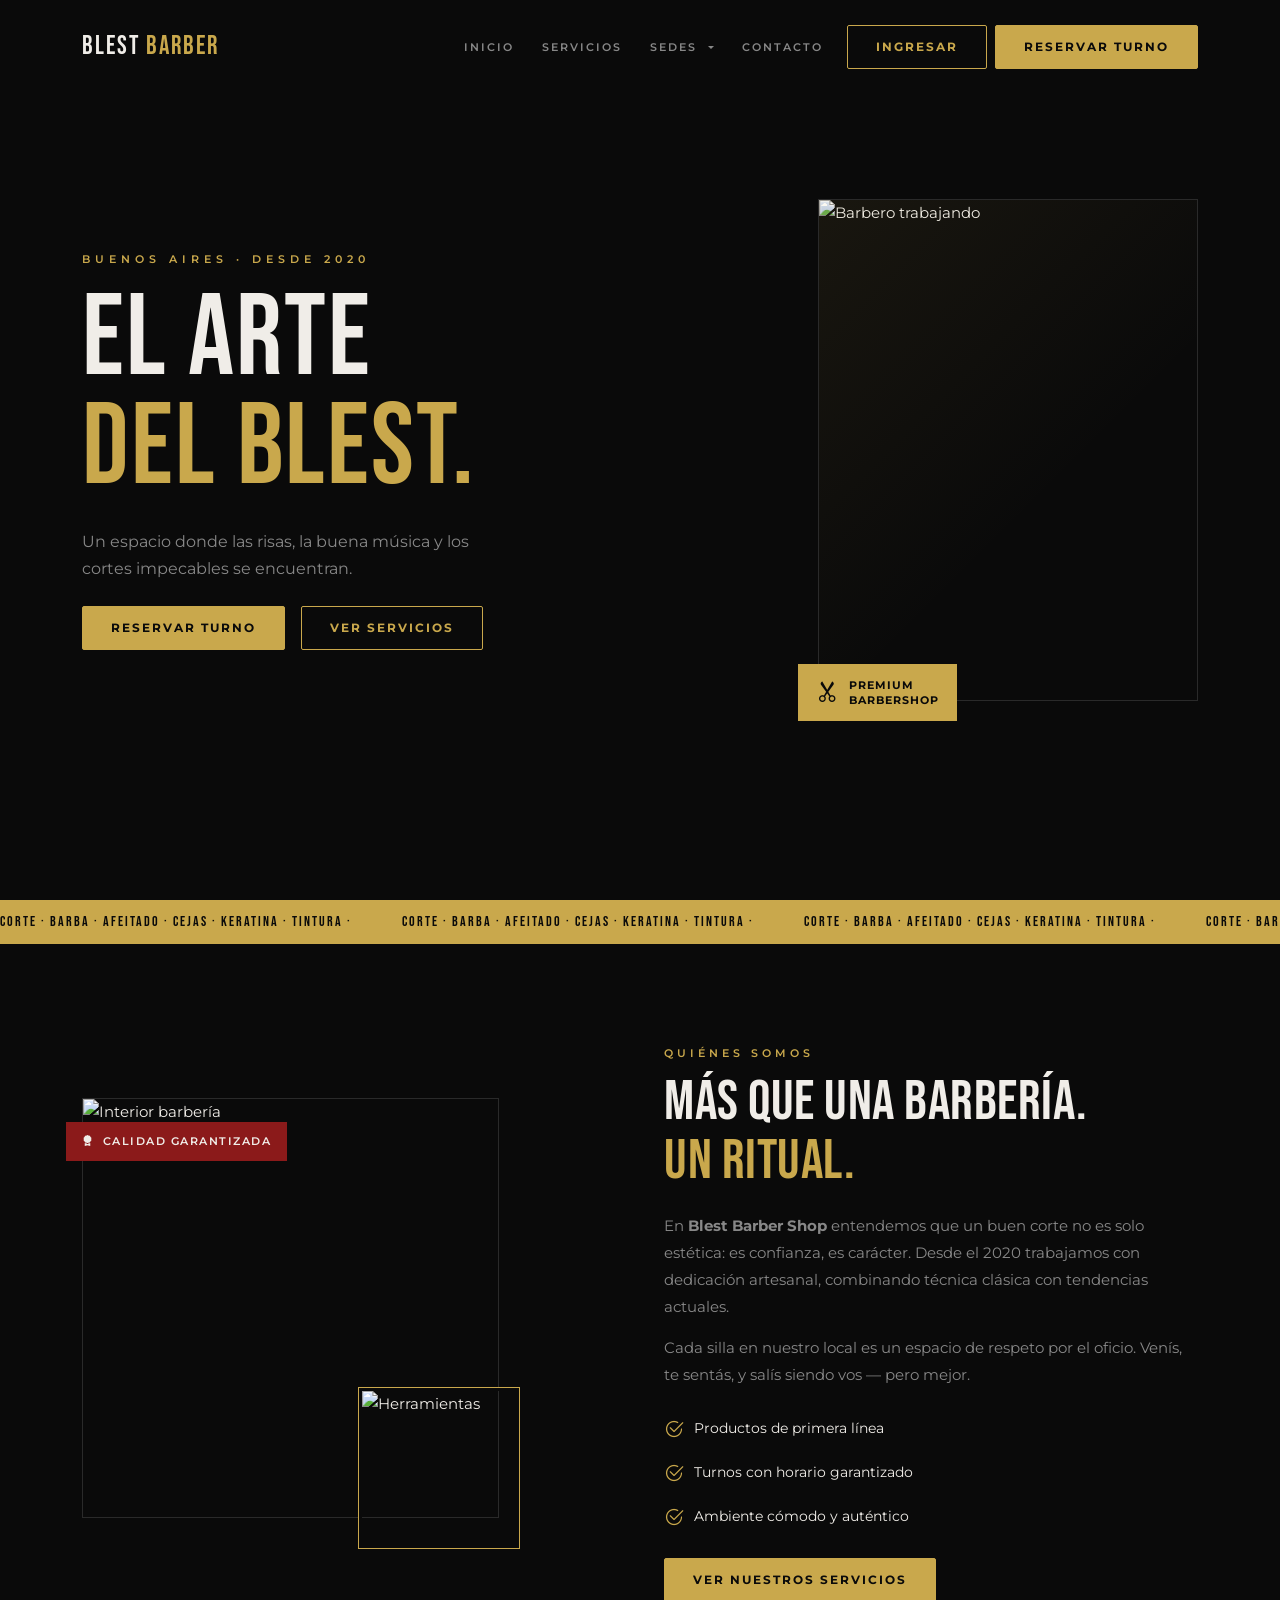
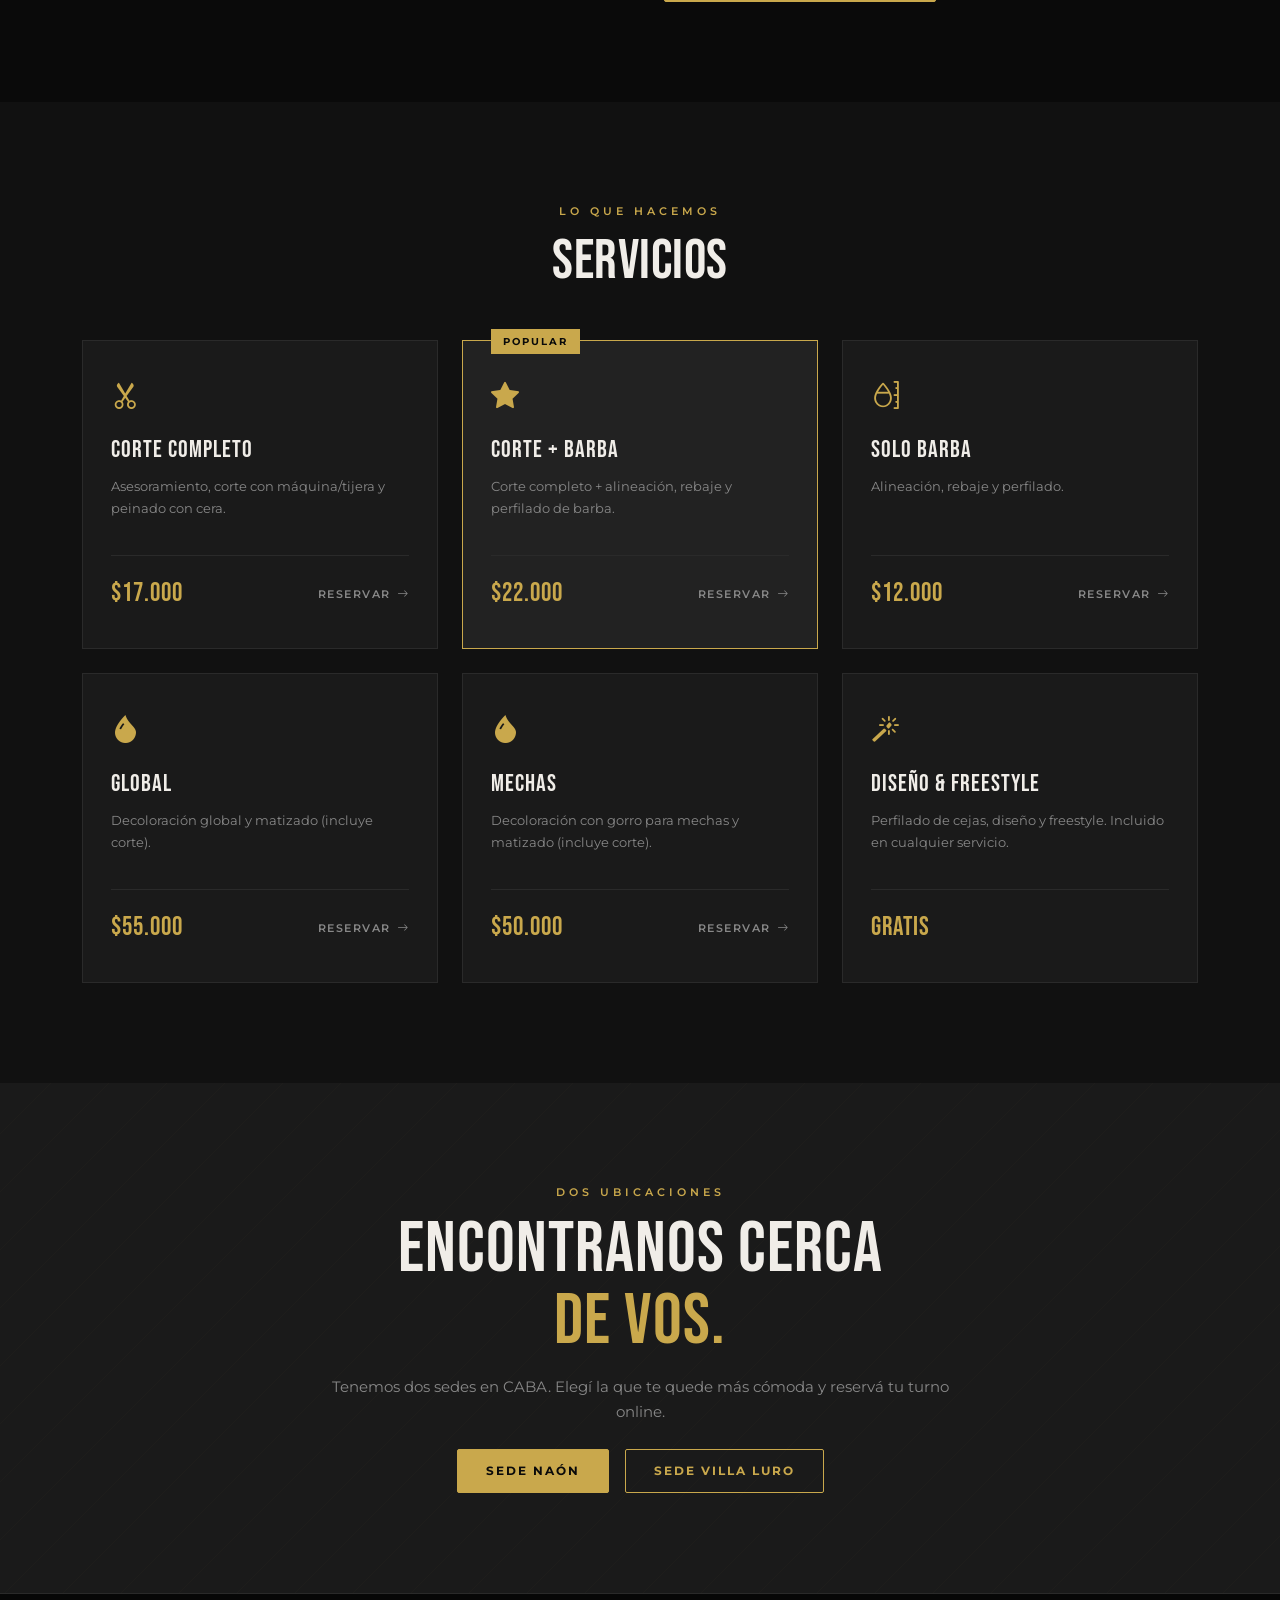
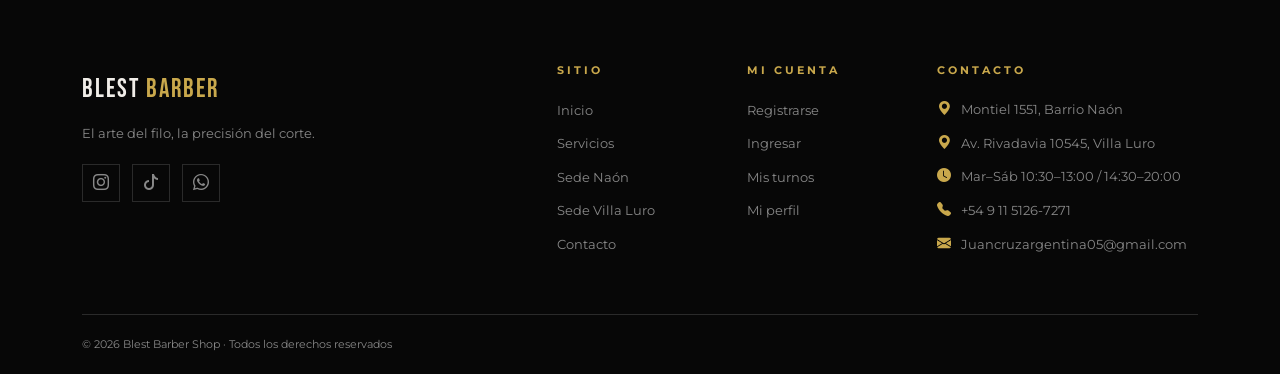
==== commit 085cf29b: "Cambios en el header, se implemento menu desplegable en sedes 12/06" ====
--- a/html/index.html
+++ b/html/index.html
@@ -3,7 +3,7 @@
 <head>
   <meta charset="UTF-8">
   <meta name="viewport" content="width=device-width, initial-scale=1.0">
-  <title>BLEST BARBER</title>
+  <title>Blest Barber Shop</title>
   <link href="https://cdn.jsdelivr.net/npm/bootstrap@5.3.3/dist/css/bootstrap.min.css" rel="stylesheet">
   <link href="https://fonts.googleapis.com/css2?family=Bebas+Neue&family=Montserrat:wght@300;400;500;600;700&display=swap" rel="stylesheet">
   <link rel="stylesheet" href="https://cdn.jsdelivr.net/npm/bootstrap-icons@1.11.3/font/bootstrap-icons.css">
@@ -15,7 +15,7 @@
   <nav class="navbar navbar-expand-lg navbar-dark fixed-top" id="mainNav">
     <div class="container">
       <a class="navbar-brand" href="index.html">
-        <span class="brand-el"> BLEST </span><span class="brand-filo"> BARBER</span>
+        <span class="brand-el">BLEST</span><span class="brand-filo"> BARBER</span>
       </a>
       <button class="navbar-toggler border-0" type="button" data-bs-toggle="collapse" data-bs-target="#navbarMenu">
         <span class="navbar-toggler-icon"></span>
@@ -24,8 +24,29 @@
         <ul class="navbar-nav ms-auto align-items-lg-center gap-lg-1">
           <li class="nav-item"><a class="nav-link" href="#inicio">Inicio</a></li>
           <li class="nav-item"><a class="nav-link" href="#servicios">Servicios</a></li>
-          <li class="nav-item"><a class="nav-link" href="#barberos">Barberos</a></li>
-          <li class="nav-item"><a class="nav-link" href="#galeria">Galería</a></li>
+
+          <!-- DROPDOWN SEDES — usa data-bs-toggle="dropdown", sin hover CSS -->
+          <li class="nav-item dropdown">
+            <a class="nav-link dropdown-toggle" href="#" role="button"
+               data-bs-toggle="dropdown" data-bs-auto-close="true" aria-expanded="false">
+              Sedes
+            </a>
+            <ul class="dropdown-menu">
+              <li>
+                <a class="dropdown-item" href="SedeNaon.html">
+                  <i class="bi bi-geo-alt-fill"></i>
+                  Sede Naón
+                </a>
+              </li>
+              <li>
+                <a class="dropdown-item" href="SedeVLuro.html">
+                  <i class="bi bi-geo-alt-fill"></i>
+                  Sede Villa Luro
+                </a>
+              </li>
+            </ul>
+          </li>
+
           <li class="nav-item"><a class="nav-link" href="contacto.html">Contacto</a></li>
           <li class="nav-item ms-lg-2">
             <a class="btn btn-outline-gold btn-sm" href="login.html">Ingresar</a>
@@ -74,25 +95,21 @@
 
   <!-- ======================== FRANJA ANUNCIO ======================== -->
   <div class="announcement-bar">
-  <div class="announcement-track">
-
-    <div class="announcement-content">
-      <span>CORTE · BARBA · AFEITADO · CEJAS · KERATINA · TINTURA · </span>
-      <span>CORTE · BARBA · AFEITADO · CEJAS · KERATINA · TINTURA · </span>
-      <span>CORTE · BARBA · AFEITADO · CEJAS · KERATINA · TINTURA · </span>
-      <span>CORTE · BARBA · AFEITADO · CEJAS · KERATINA · TINTURA · </span>
-    </div>
-
-    <!-- Duplicado -->
-    <div class="announcement-content">
-      <span>CORTE · BARBA · AFEITADO · CEJAS · KERATINA · TINTURA · </span>
-      <span>CORTE · BARBA · AFEITADO · CEJAS · KERATINA · TINTURA · </span>
-      <span>CORTE · BARBA · AFEITADO · CEJAS · KERATINA · TINTURA · </span>
-      <span>CORTE · BARBA · AFEITADO · CEJAS · KERATINA · TINTURA · </span>
-    </div>
-
+    <div class="announcement-track">
+      <div class="announcement-content">
+        <span>CORTE · BARBA · AFEITADO · CEJAS · KERATINA · TINTURA · </span>
+        <span>CORTE · BARBA · AFEITADO · CEJAS · KERATINA · TINTURA · </span>
+        <span>CORTE · BARBA · AFEITADO · CEJAS · KERATINA · TINTURA · </span>
+        <span>CORTE · BARBA · AFEITADO · CEJAS · KERATINA · TINTURA · </span>
+      </div>
+      <div class="announcement-content">
+        <span>CORTE · BARBA · AFEITADO · CEJAS · KERATINA · TINTURA · </span>
+        <span>CORTE · BARBA · AFEITADO · CEJAS · KERATINA · TINTURA · </span>
+        <span>CORTE · BARBA · AFEITADO · CEJAS · KERATINA · TINTURA · </span>
+        <span>CORTE · BARBA · AFEITADO · CEJAS · KERATINA · TINTURA · </span>
+      </div>
+    </div>
   </div>
-</div>
 
   <!-- ======================== SOBRE NOSOTROS ======================== -->
   <section class="about-section py-section" id="nosotros">
@@ -112,7 +129,7 @@
           <p class="section-eyebrow">Quiénes somos</p>
           <h2 class="section-title">Más que una barbería.<br><span class="text-gold">Un ritual.</span></h2>
           <p class="section-body">
-            En <strong>Blest Barber Shop</strong> entendemos que un buen corte no es solo estética: es confianza, es carácter. Desde el 2009 trabajamos con dedicación artesanal, combinando técnica clásica con tendencias actuales.
+            En <strong>Blest Barber Shop</strong> entendemos que un buen corte no es solo estética: es confianza, es carácter. Desde el 2020 trabajamos con dedicación artesanal, combinando técnica clásica con tendencias actuales.
           </p>
           <p class="section-body">
             Cada silla en nuestro local es un espacio de respeto por el oficio. Venís, te sentás, y salís siendo vos — pero mejor.
@@ -144,7 +161,7 @@
         <p class="section-eyebrow">Lo que hacemos</p>
         <h2 class="section-title">Servicios</h2>
       </div>
-      <div class="row g-4" justify-content-center>
+      <div class="row g-4 justify-content-center">
 
         <div class="col-md-6 col-lg-4">
           <div class="service-card h-100">
@@ -163,7 +180,7 @@
             <div class="service-badge">Popular</div>
             <div class="service-icon"><i class="bi bi-star-fill"></i></div>
             <h3 class="service-title">Corte + Barba</h3>
-            <p class="service-desc">Corte completo + alineación, rebaje y perfilado barba.</p>
+            <p class="service-desc">Corte completo + alineación, rebaje y perfilado de barba.</p>
             <div class="service-footer">
               <span class="service-price">$22.000</span>
               <a href="registro.html" class="btn-service-link">Reservar <i class="bi bi-arrow-right"></i></a>
@@ -174,7 +191,7 @@
         <div class="col-md-6 col-lg-4">
           <div class="service-card h-100">
             <div class="service-icon"><i class="bi bi-moisture"></i></div>
-            <h3 class="service-title">Solo barba</h3>
+            <h3 class="service-title">Solo Barba</h3>
             <p class="service-desc">Alineación, rebaje y perfilado.</p>
             <div class="service-footer">
               <span class="service-price">$12.000</span>
@@ -210,8 +227,8 @@
         <div class="col-md-6 col-lg-4">
           <div class="service-card h-100">
             <div class="service-icon"><i class="bi bi-magic"></i></div>
-            <h3 class="service-title">Perfilado cejas / Diseño & Freestyle</h3>
-            <p class="service-desc"></p>
+            <h3 class="service-title">Diseño & Freestyle</h3>
+            <p class="service-desc">Perfilado de cejas, diseño y freestyle. Incluido en cualquier servicio.</p>
             <div class="service-footer">
               <span class="service-price">GRATIS</span>
             </div>
@@ -221,129 +238,19 @@
       </div>
     </div>
   </section>
-  
-
-  <!-- ======================== BARBEROS ======================== -->
-  <section class="barbers-section py-section" id="barberos">
-    <div class="container">
-      <div class="text-center mb-5">
-        <p class="section-eyebrow">El equipo</p>
-        <h2 class="section-title">Nuestros <span class="text-gold">Barberos</span></h2>
-      </div>
-      <div class="row g-4 justify-content-center">
-
-        <div class="col-sm-6 col-lg-3">
-          <div class="barber-card">
-            <div class="barber-img-wrap">
-              <img src="https://images.unsplash.com/photo-1557862921-37829c790f19?w=300&q=80" alt="Rodrigo M." class="barber-img">
-              <div class="barber-overlay">
-                <a href="registro.html" class="btn btn-gold btn-sm">Reservar turno</a>
-              </div>
-            </div>
-            <div class="barber-info">
-              <h4 class="barber-name">Rodrigo M.</h4>
-              <span class="barber-spec">Fades & Texturas</span>
-            </div>
-          </div>
-        </div>
-
-        <div class="col-sm-6 col-lg-3">
-          <div class="barber-card">
-            <div class="barber-img-wrap">
-              <img src="https://images.unsplash.com/photo-1605462863863-10d9e47e15ee?w=300&q=80" alt="Tomás B." class="barber-img">
-              <div class="barber-overlay">
-                <a href="registro.html" class="btn btn-gold btn-sm">Reservar turno</a>
-              </div>
-            </div>
-            <div class="barber-info">
-              <h4 class="barber-name">Tomás B.</h4>
-              <span class="barber-spec">Corte Clásico & Navaja</span>
-            </div>
-          </div>
-        </div>
-
-        <div class="col-sm-6 col-lg-3">
-          <div class="barber-card">
-            <div class="barber-img-wrap">
-              <img src="https://images.unsplash.com/photo-1622286342621-4bd786c2447c?w=300&q=80" alt="Nicolás P." class="barber-img">
-              <div class="barber-overlay">
-                <a href="registro.html" class="btn btn-gold btn-sm">Reservar turno</a>
-              </div>
-            </div>
-            <div class="barber-info">
-              <h4 class="barber-name">Nicolás P.</h4>
-              <span class="barber-spec">Barba & Diseño</span>
-            </div>
-          </div>
-        </div>
-
-        <div class="col-sm-6 col-lg-3">
-          <div class="barber-card">
-            <div class="barber-img-wrap">
-              <img src="https://images.unsplash.com/photo-1534308143481-c55f00be8bd7?w=300&q=80" alt="Mateo V." class="barber-img">
-              <div class="barber-overlay">
-                <a href="registro.html" class="btn btn-gold btn-sm">Reservar turno</a>
-              </div>
-            </div>
-            <div class="barber-info">
-              <h4 class="barber-name">Mateo V.</h4>
-              <span class="barber-spec">Urbano & Skin Fade</span>
-            </div>
-          </div>
-        </div>
-
-      </div>
-    </div>
-  </section>
-
-  <!-- ======================== GALERÍA ======================== -->
-  <section class="gallery-section py-section" id="galeria">
-    <div class="container">
-      <div class="text-center mb-5">
-        <p class="section-eyebrow">Nuestro trabajo</p>
-        <h2 class="section-title">Galería</h2>
-      </div>
-      <div class="gallery-grid">
-        <div class="gallery-item gallery-item--tall">
-          <img src="https://images.unsplash.com/photo-1599351431202-1e0f0137899a?w=400&q=80" alt="Trabajo 1">
-          <div class="gallery-hover"><i class="bi bi-zoom-in"></i></div>
-        </div>
-        <div class="gallery-item">
-          <img src="https://images.unsplash.com/photo-1580618672591-eb180b1a973f?w=400&q=80" alt="Trabajo 2">
-          <div class="gallery-hover"><i class="bi bi-zoom-in"></i></div>
-        </div>
-        <div class="gallery-item">
-          <img src="https://images.unsplash.com/photo-1593702288056-7cc9a7a5a261?w=400&q=80" alt="Trabajo 3">
-          <div class="gallery-hover"><i class="bi bi-zoom-in"></i></div>
-        </div>
-        <div class="gallery-item gallery-item--wide">
-          <img src="https://images.unsplash.com/photo-1517832207067-4db24a2ae47c?w=600&q=80" alt="Interior barbería">
-          <div class="gallery-hover"><i class="bi bi-zoom-in"></i></div>
-        </div>
-        <div class="gallery-item">
-          <img src="https://images.unsplash.com/photo-1560869713-7d0a29430803?w=400&q=80" alt="Trabajo 5">
-          <div class="gallery-hover"><i class="bi bi-zoom-in"></i></div>
-        </div>
-        <div class="gallery-item">
-          <img src="https://images.unsplash.com/photo-1588951833685-4d98c34e3aa0?w=400&q=80" alt="Trabajo 6">
-          <div class="gallery-hover"><i class="bi bi-zoom-in"></i></div>
-        </div>
-      </div>
-    </div>
-  </section>
-
-  <!-- ======================== CTA ======================== -->
+
+  <!-- ======================== CTA SEDES ======================== -->
   <section class="cta-section">
     <div class="cta-bg"></div>
     <div class="container position-relative">
       <div class="row justify-content-center text-center">
         <div class="col-lg-7">
-          <p class="section-eyebrow">¿Estás listo?</p>
-          <h2 class="cta-title">Tu próximo corte<br><span class="text-gold">te está esperando.</span></h2>
-          <p class="cta-body">Reservá tu turno online en segundos. Sin llamadas, sin espera.</p>
+          <p class="section-eyebrow">Dos ubicaciones</p>
+          <h2 class="cta-title">Encontranos cerca<br><span class="text-gold">de vos.</span></h2>
+          <p class="cta-body">Tenemos dos sedes en CABA. Elegí la que te quede más cómoda y reservá tu turno online.</p>
           <div class="d-flex justify-content-center gap-3 flex-wrap mt-4">
-            <a href="registro.html" class="btn btn-gold btn-lg">Crear cuenta y reservar</a>
-            <a href="login.html" class="btn btn-outline-gold btn-lg">Ya tengo cuenta</a>
+            <a href="sede-naon.html" class="btn btn-gold btn-lg">Sede Naón</a>
+            <a href="sede-villa-luro.html" class="btn btn-outline-gold btn-lg">Sede Villa Luro</a>
           </div>
         </div>
       </div>
@@ -362,7 +269,7 @@
           <div class="footer-social">
             <a href="https://www.instagram.com/blestbarbershop/" target="_blank" aria-label="Instagram"><i class="bi bi-instagram"></i></a>
             <a href="https://www.tiktok.com/@blestbarbershop00" target="_blank" aria-label="TikTok"><i class="bi bi-tiktok"></i></a>
-            <a href="https://api.whatsapp.com/send/?phone=5491151267271&text&type=phone_number&app_absent=0" target="_blank" aria-label="WhatsApp"><i class="bi bi-whatsapp"></i></a>
+            <a href="https://api.whatsapp.com/send/?phone=5491151267271" target="_blank" aria-label="WhatsApp"><i class="bi bi-whatsapp"></i></a>
           </div>
         </div>
         <div class="col-sm-6 col-lg-2 offset-lg-1">
@@ -370,7 +277,8 @@
           <ul class="footer-links">
             <li><a href="index.html">Inicio</a></li>
             <li><a href="#servicios">Servicios</a></li>
-            <li><a href="#barberos">Barberos</a></li>
+            <li><a href="SedeNaon.html">Sede Naón</a></li>
+            <li><a href="SedeVLuro.html">Sede Villa Luro</a></li>
             <li><a href="contacto.html">Contacto</a></li>
           </ul>
         </div>
@@ -386,8 +294,9 @@
         <div class="col-lg-3">
           <h5 class="footer-heading">Contacto</h5>
           <ul class="footer-contact-list">
-            <li><i class="bi bi-geo-alt-fill"></i> <a href="https://maps.google.com/?q=Montiel+1551,+Barrio+Naón,+CABA" target="_blank">Montiel 1551, Barrio Naón, CABA</a></li>
-            <li><i class="bi bi-clock-fill"></i> Mar–Sáb 10:30 a 13:00 hs / 14:30 a 20:00 hs</li>
+            <li><i class="bi bi-geo-alt-fill"></i> Montiel 1551, Barrio Naón</li>
+            <li><i class="bi bi-geo-alt-fill"></i> Av. Rivadavia 10545, Villa Luro</li>
+            <li><i class="bi bi-clock-fill"></i> Mar–Sáb 10:30–13:00 / 14:30–20:00</li>
             <li><i class="bi bi-telephone-fill"></i> +54 9 11 5126-7271</li>
             <li><i class="bi bi-envelope-fill"></i> Juancruzargentina05@gmail.com</li>
           </ul>
--- a/css/style.css
+++ b/css/style.css
@@ -1,5 +1,5 @@
 /* ============================================================
-   EL FILO — BARBERÍA | Estilos principales
+   BLEST BARBER SHOP | Estilos principales
    Paleta: Negro #0A0A0A · Dorado #C9A84C · Rojo #8B1A1A
    Tipografía: Bebas Neue (display) · Montserrat (cuerpo)
    ============================================================ */
@@ -24,9 +24,7 @@
 
 /* ---- RESET / BASE ---- */
 *, *::before, *::after { box-sizing: border-box; }
-
 html { scroll-behavior: smooth; }
-
 body {
   font-family: var(--font-body);
   background-color: var(--bg);
@@ -35,7 +33,6 @@
   line-height: 1.7;
   overflow-x: hidden;
 }
-
 img { max-width: 100%; }
 
 /* ---- UTILIDADES ---- */
@@ -111,7 +108,7 @@
   padding: 20px 0;
   transition: background-color 0.4s ease, padding 0.4s ease, box-shadow 0.4s ease;
   border-bottom: 1px solid transparent;
-  z-index: 1000;
+  z-index: 1050;
 }
 #mainNav.scrolled {
   background-color: rgba(10,10,10,0.97);
@@ -142,6 +139,96 @@
 }
 .nav-link:hover { color: var(--cream) !important; }
 
+/* ---- DROPDOWN SEDES ---- */
+/* El toggle del dropdown hereda estilos de .nav-link, solo ajustes específicos */
+.nav-item.dropdown .dropdown-toggle::after {
+  margin-left: 6px;
+  vertical-align: middle;
+  border-top-color: var(--muted);
+}
+.nav-item.dropdown:hover .dropdown-toggle::after,
+.nav-item.dropdown .dropdown-toggle:hover::after {
+  border-top-color: var(--cream);
+}
+
+/* El menú desplegable */
+.dropdown-menu {
+  background-color: rgba(10,10,10,0.98) !important;
+  border: 1px solid var(--border) !important;
+  border-radius: 2px !important;
+  padding: 8px 0 !important;
+  min-width: 220px !important;
+  margin-top: 4px !important;
+  /* Sin box-shadow llamativo */
+  box-shadow: 0 8px 32px rgba(0,0,0,0.6) !important;
+}
+
+/* Cada opción del dropdown */
+.dropdown-item {
+  font-family: var(--font-body) !important;
+  font-size: 11px !important;
+  font-weight: 600 !important;
+  letter-spacing: 1.5px !important;
+  text-transform: uppercase !important;
+  color: var(--muted) !important;
+  padding: 12px 20px !important;
+  display: flex !important;
+  align-items: center !important;
+  gap: 10px !important;
+  transition: all var(--transition) !important;
+  background: transparent !important;
+}
+.dropdown-item:hover,
+.dropdown-item:focus {
+  color: var(--gold) !important;
+  background-color: rgba(201,168,76,0.06) !important;
+  padding-left: 24px !important;
+}
+.dropdown-item i {
+  font-size: 15px;
+  color: var(--gold);
+  opacity: 0.7;
+  flex-shrink: 0;
+}
+.dropdown-item:hover i,
+.dropdown-item:focus i {
+  opacity: 1;
+}
+
+/* Separador dentro del dropdown */
+.dropdown-divider {
+  border-color: var(--border) !important;
+  margin: 4px 0 !important;
+}
+
+/* Badge dentro del dropdown (ej: "Nuevo") */
+.dropdown-badge {
+  font-size: 9px !important;
+  letter-spacing: 1px !important;
+  background-color: var(--gold) !important;
+  color: #0A0A0A !important;
+  padding: 2px 6px !important;
+  border-radius: 2px !important;
+  margin-left: auto !important;
+  font-weight: 700 !important;
+}
+
+/* En mobile: el dropdown dentro del collapse se ve como lista */
+@media (max-width: 991px) {
+  .dropdown-menu {
+    background-color: var(--bg3) !important;
+    border: none !important;
+    border-left: 2px solid var(--gold) !important;
+    margin: 0 0 8px 12px !important;
+    padding: 4px 0 !important;
+    box-shadow: none !important;
+  }
+  .dropdown-item {
+    padding: 10px 16px !important;
+    font-size: 10px !important;
+  }
+}
+
 /* ---- HERO ---- */
 .hero-section {
   position: relative;
@@ -151,8 +238,6 @@
   display: flex;
   align-items: center;
 }
-
-/* La "navaja": diagonal roja que firma el hero */
 .hero-slash {
   position: absolute;
   top: -10%;
@@ -175,7 +260,6 @@
   background: var(--gold);
   opacity: 0.15;
 }
-
 .hero-eyebrow {
   font-size: 11px;
   font-weight: 600;
@@ -193,15 +277,12 @@
   margin-bottom: 24px;
 }
 .title-gold { color: var(--gold); }
-
 .hero-subtitle {
   font-size: 16px;
   color: var(--muted);
   line-height: 1.7;
   max-width: 420px;
 }
-
-/* Estadísticas hero */
 .hero-stats { align-items: center; }
 .stat-num {
   display: block;
@@ -223,8 +304,6 @@
   height: 40px;
   background-color: var(--border);
 }
-
-/* Frame de imagen hero */
 .hero-img-frame {
   position: relative;
   width: 380px;
@@ -269,8 +348,6 @@
   z-index: 2;
 }
 .hero-img-badge i { font-size: 22px; }
-
-/* Scroll hint */
 .hero-scroll-hint {
   position: absolute;
   bottom: 40px;
@@ -295,7 +372,7 @@
 }
 @keyframes scrollDrop {
   0%, 100% { opacity: 0; transform: scaleY(0); transform-origin: top; }
-  50% { opacity: 1; transform: scaleY(1); transform-origin: top; }
+  50%       { opacity: 1; transform: scaleY(1); transform-origin: top; }
 }
 
 /* ---- ANNOUNCEMENT BAR ---- */
@@ -306,19 +383,16 @@
   width: 100%;
   position: relative;
 }
-
 .announcement-track {
   display: flex;
   width: max-content;
   animation: ticker 50s linear infinite;
 }
-
 .announcement-content {
   display: flex;
   white-space: nowrap;
   flex-shrink: 0;
 }
-
 .announcement-content span {
   font-family: var(--font-display);
   font-size: 14px;
@@ -327,20 +401,13 @@
   white-space: nowrap;
   padding-right: 50px;
 }
-
 @keyframes ticker {
-  from {
-    transform: translateX(0);
-  }
-
-  to {
-    transform: translateX(-50%);
-  }
+  from { transform: translateX(0); }
+  to   { transform: translateX(-50%); }
 }
 
 /* ---- ABOUT ---- */
 .about-section { background-color: var(--bg); }
-
 .about-img-grid {
   position: relative;
   padding-bottom: 30px;
@@ -378,7 +445,6 @@
   align-items: center;
   gap: 8px;
 }
-
 .about-features { display: flex; flex-direction: column; gap: 10px; }
 .about-feature-item {
   display: flex;
@@ -390,7 +456,6 @@
 
 /* ---- SERVICIOS ---- */
 .services-section { background-color: var(--bg2); }
-
 .service-card {
   background-color: var(--bg3);
   border: 1px solid var(--border);
@@ -448,17 +513,6 @@
   padding-top: 16px;
   border-top: 1px solid var(--border);
 }
-
-.footer-contact-list a {
-  color: var(--muted);
-  text-decoration: none;
-  transition: var(--transition);
-}
-
-.footer-contact-list a:hover {
-  color: var(--gold);
-}
-
 .service-price {
   font-family: var(--font-display);
   font-size: 26px;
@@ -479,9 +533,8 @@
 }
 .btn-service-link:hover { color: var(--gold); }
 
-/* ---- BARBEROS ---- */
+/* ---- BARBEROS (sección sede) ---- */
 .barbers-section { background-color: var(--bg); }
-
 .barber-card { cursor: pointer; }
 .barber-img-wrap {
   position: relative;
@@ -515,6 +568,7 @@
 .barber-info {
   padding: 16px 0;
   border-bottom: 2px solid var(--border);
+  transition: border-color var(--transition);
 }
 .barber-card:hover .barber-info { border-bottom-color: var(--gold); }
 .barber-name {
@@ -533,13 +587,50 @@
   color: var(--muted);
 }
 
-/* ---- GALERÍA ---- */
+/* Galería de cortes del barbero */
+.barber-cuts-grid {
+  display: grid;
+  grid-template-columns: repeat(3, 1fr);
+  gap: 4px;
+  margin-top: 12px;
+}
+.barber-cut-thumb {
+  position: relative;
+  overflow: hidden;
+  aspect-ratio: 1;
+  cursor: pointer;
+}
+.barber-cut-thumb img {
+  width: 100%;
+  height: 100%;
+  object-fit: cover;
+  display: block;
+  transition: transform 0.4s ease;
+  filter: grayscale(30%);
+}
+.barber-cut-thumb:hover img {
+  transform: scale(1.08);
+  filter: grayscale(0%);
+}
+.barber-cut-overlay {
+  position: absolute;
+  inset: 0;
+  background: rgba(201,168,76,0.15);
+  display: flex;
+  align-items: center;
+  justify-content: center;
+  opacity: 0;
+  transition: opacity var(--transition);
+  font-size: 20px;
+  color: var(--gold);
+}
+.barber-cut-thumb:hover .barber-cut-overlay { opacity: 1; }
+
+/* ---- GALERÍA GENERAL ---- */
 .gallery-section { background-color: var(--bg2); }
-
 .gallery-grid {
   display: grid;
   grid-template-columns: repeat(3, 1fr);
-  grid-template-rows: auto;
   gap: 8px;
 }
 .gallery-item {
@@ -572,6 +663,52 @@
 }
 .gallery-item:hover .gallery-hover { opacity: 1; }
 
+/* ---- SEDE PAGE HEADER ---- */
+.sede-header {
+  background-color: var(--bg2);
+  padding: 130px 0 60px;
+  border-bottom: 1px solid var(--border);
+  position: relative;
+  overflow: hidden;
+}
+.sede-header::after {
+  content: '';
+  position: absolute;
+  top: 0; right: 0; bottom: 0;
+  width: 3px;
+  background: var(--red);
+  opacity: 0.5;
+}
+.sede-tag {
+  display: inline-flex;
+  align-items: center;
+  gap: 8px;
+  background-color: var(--gold);
+  color: #0A0A0A;
+  font-size: 10px;
+  font-weight: 700;
+  letter-spacing: 2px;
+  text-transform: uppercase;
+  padding: 5px 14px;
+  margin-bottom: 16px;
+}
+.sede-info-strip {
+  display: flex;
+  flex-wrap: wrap;
+  gap: 24px;
+  margin-top: 20px;
+  padding-top: 20px;
+  border-top: 1px solid var(--border);
+}
+.sede-info-item {
+  display: flex;
+  align-items: center;
+  gap: 8px;
+  font-size: 13px;
+  color: var(--muted);
+}
+.sede-info-item i { color: var(--gold); font-size: 14px; }
+
 /* ---- CTA ---- */
 .cta-section {
   position: relative;
@@ -583,11 +720,8 @@
   position: absolute;
   inset: 0;
   background-image: repeating-linear-gradient(
-    -45deg,
-    transparent,
-    transparent 40px,
-    rgba(201,168,76,0.02) 40px,
-    rgba(201,168,76,0.02) 41px
+    -45deg, transparent, transparent 40px,
+    rgba(201,168,76,0.02) 40px, rgba(201,168,76,0.02) 41px
   );
 }
 .cta-title {
@@ -598,10 +732,7 @@
   letter-spacing: 1px;
   margin-bottom: 16px;
 }
-.cta-body {
-  font-size: 15px;
-  color: var(--muted);
-}
+.cta-body { font-size: 15px; color: var(--muted); }
 
 /* ---- FOOTER ---- */
 .site-footer {
@@ -609,93 +740,51 @@
   padding: 70px 0 0;
   border-top: 1px solid var(--border);
 }
-.footer-brand {
-  font-size: 28px;
-  margin-bottom: 10px;
-}
-.footer-tagline {
-  font-size: 13px;
-  color: var(--muted);
-  margin-bottom: 20px;
-}
+.footer-brand { font-size: 28px; margin-bottom: 10px; }
+.footer-tagline { font-size: 13px; color: var(--muted); margin-bottom: 20px; }
 .footer-social { display: flex; gap: 12px; }
 .footer-social a {
-  width: 38px;
-  height: 38px;
+  width: 38px; height: 38px;
   border: 1px solid var(--border);
-  display: flex;
-  align-items: center;
-  justify-content: center;
-  color: var(--muted);
-  font-size: 16px;
+  display: flex; align-items: center; justify-content: center;
+  color: var(--muted); font-size: 16px;
   text-decoration: none;
   transition: var(--transition);
 }
-.footer-social a:hover {
-  border-color: var(--gold);
-  color: var(--gold);
-}
+.footer-social a:hover { border-color: var(--gold); color: var(--gold); }
 .footer-heading {
-  font-size: 11px;
-  font-weight: 700;
-  letter-spacing: 3px;
-  text-transform: uppercase;
-  color: var(--gold);
-  margin-bottom: 20px;
-}
-.footer-links {
-  list-style: none;
-  padding: 0;
-  margin: 0;
-}
+  font-size: 11px; font-weight: 700; letter-spacing: 3px;
+  text-transform: uppercase; color: var(--gold); margin-bottom: 20px;
+}
+.footer-links { list-style: none; padding: 0; margin: 0; }
 .footer-links li { margin-bottom: 8px; }
 .footer-links a {
-  font-size: 13px;
-  color: var(--muted);
-  text-decoration: none;
-  transition: color var(--transition);
+  font-size: 13px; color: var(--muted);
+  text-decoration: none; transition: color var(--transition);
 }
 .footer-links a:hover { color: var(--cream); }
-
 .footer-contact-list {
-  list-style: none;
-  padding: 0;
-  margin: 0;
-  display: flex;
-  flex-direction: column;
-  gap: 10px;
+  list-style: none; padding: 0; margin: 0;
+  display: flex; flex-direction: column; gap: 10px;
 }
 .footer-contact-list li {
-  font-size: 13px;
-  color: var(--muted);
-  display: flex;
-  align-items: center;
-  gap: 10px;
+  font-size: 13px; color: var(--muted);
+  display: flex; align-items: center; gap: 10px;
 }
 .footer-contact-list i { color: var(--gold); font-size: 14px; }
-
 .footer-bottom {
   border-top: 1px solid var(--border);
-  margin-top: 50px;
-  padding: 20px 0;
-  display: flex;
-  justify-content: space-between;
-  align-items: center;
-  flex-wrap: wrap;
-  gap: 8px;
-}
-.footer-bottom p {
-  font-size: 11px;
-  color: var(--muted);
-  margin: 0;
-}
-
-/* ---- PÁGINAS INTERNAS — AUTH ---- */
+  margin-top: 50px; padding: 20px 0;
+  display: flex; justify-content: space-between;
+  align-items: center; flex-wrap: wrap; gap: 8px;
+}
+.footer-bottom p { font-size: 11px; color: var(--muted); margin: 0; }
+
+/* ---- AUTH PAGES ---- */
 .auth-page {
   min-height: 100vh;
   background-color: var(--bg);
-  display: flex;
-  align-items: center;
+  display: flex; align-items: center;
   padding: 100px 0 60px;
 }
 .auth-card {
@@ -707,25 +796,14 @@
 }
 .auth-title {
   font-family: var(--font-display);
-  font-size: 38px;
-  color: var(--cream);
-  letter-spacing: 1px;
-  margin-bottom: 6px;
-}
-.auth-subtitle {
-  font-size: 13px;
-  color: var(--muted);
-  margin-bottom: 32px;
-}
-
-/* Form controls dark */
+  font-size: 38px; color: var(--cream);
+  letter-spacing: 1px; margin-bottom: 6px;
+}
+.auth-subtitle { font-size: 13px; color: var(--muted); margin-bottom: 32px; }
 .form-label {
-  font-size: 11px;
-  font-weight: 600;
-  letter-spacing: 2px;
-  text-transform: uppercase;
-  color: var(--muted);
-  margin-bottom: 6px;
+  font-size: 11px; font-weight: 600;
+  letter-spacing: 2px; text-transform: uppercase;
+  color: var(--muted); margin-bottom: 6px;
 }
 .form-control, .form-select {
   background-color: var(--bg4) !important;
@@ -748,12 +826,11 @@
 @media (max-width: 991px) {
   .hero-title { font-size: 72px; }
   .about-img-side { display: none; }
-  .gallery-grid {
-    grid-template-columns: repeat(2, 1fr);
-  }
+  .gallery-grid { grid-template-columns: repeat(2, 1fr); }
   .gallery-item--tall { grid-row: span 1; }
   .gallery-item--tall img { height: 260px; }
   .gallery-item--wide { grid-column: span 1; }
+  .barber-cuts-grid { grid-template-columns: repeat(3, 1fr); }
 }
 @media (max-width: 575px) {
   .py-section { padding: 64px 0; }
@@ -761,15 +838,5 @@
   .gallery-grid { grid-template-columns: 1fr 1fr; }
   .footer-bottom { flex-direction: column; text-align: center; }
   .auth-card { padding: 32px 20px; }
-}
-
-/* ---- CONTACTO: LINKS DE DIRECCIÓN ---- */
-.contact-address a {
-  color: var(--muted);
-  text-decoration: none;
-  transition: var(--transition);
-}
-
-.contact-address a:hover {
-  color: var(--gold);
+  .sede-info-strip { gap: 14px; }
 }
